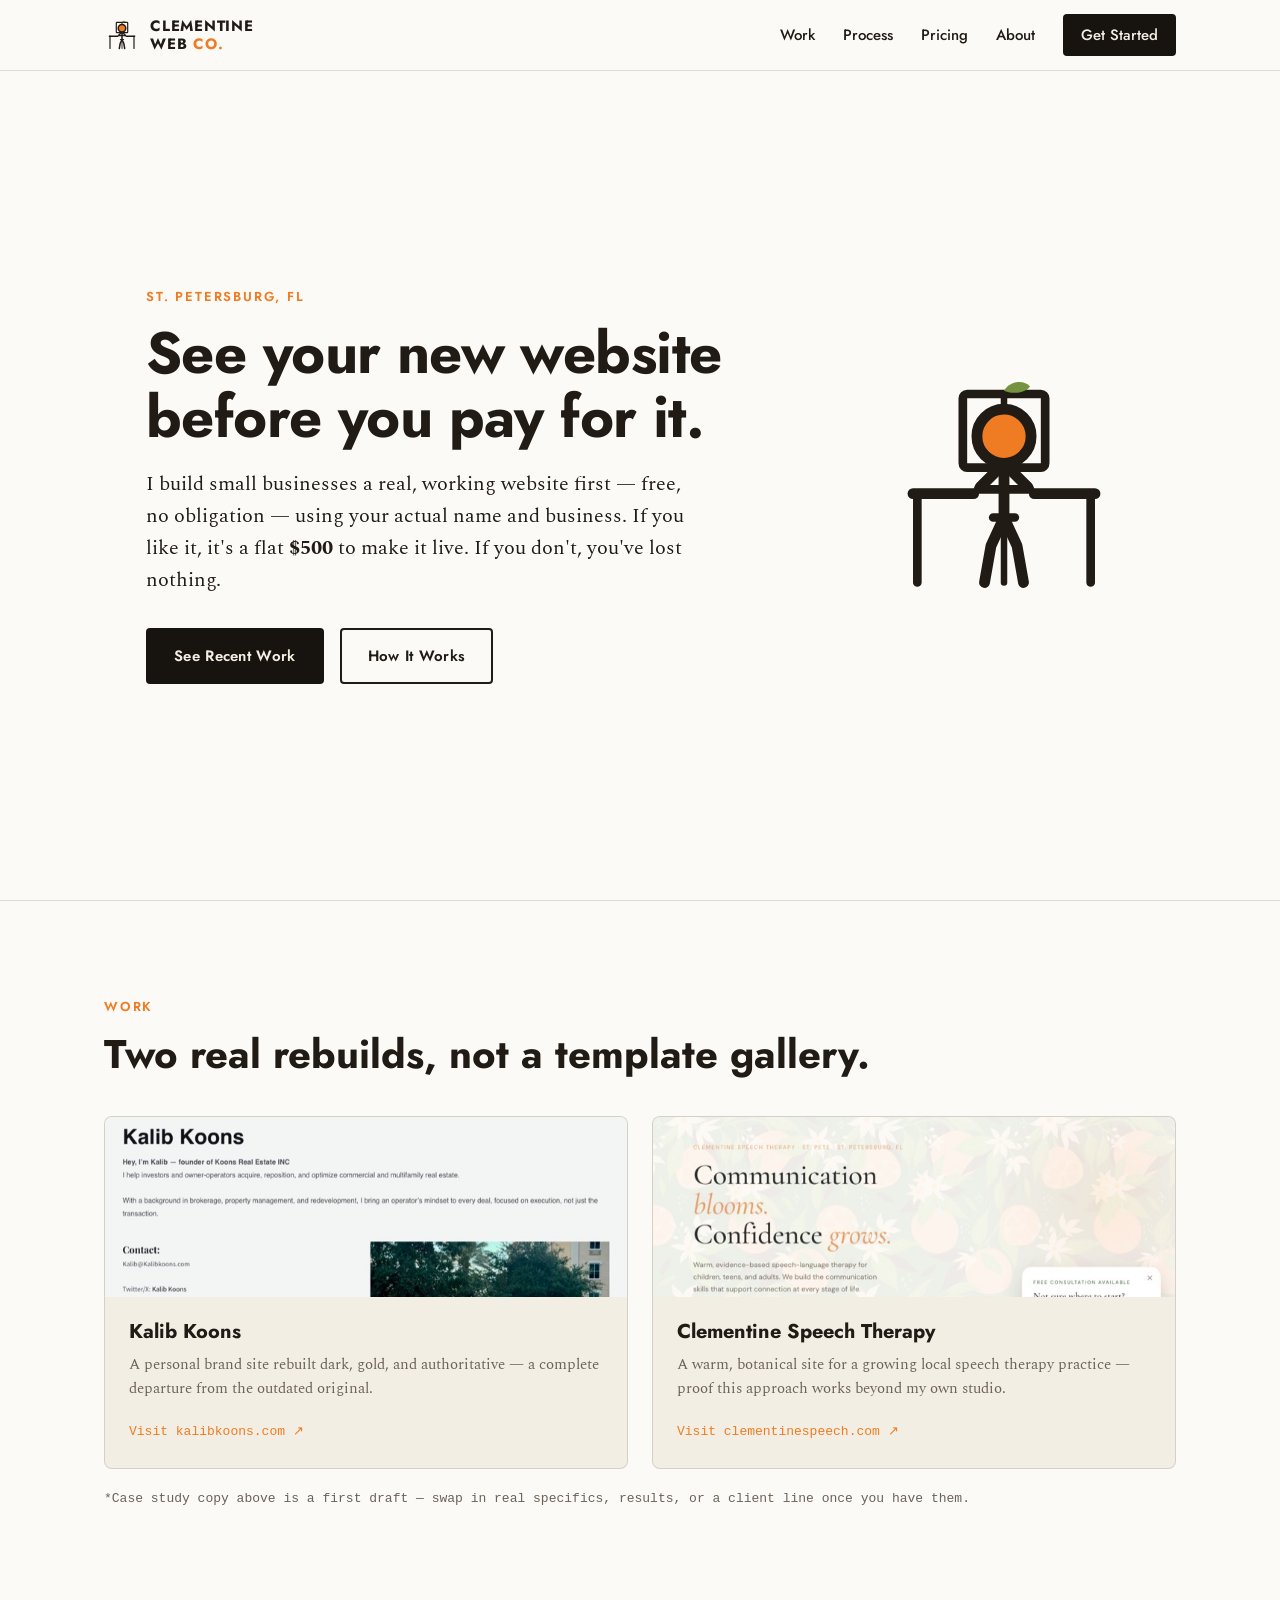
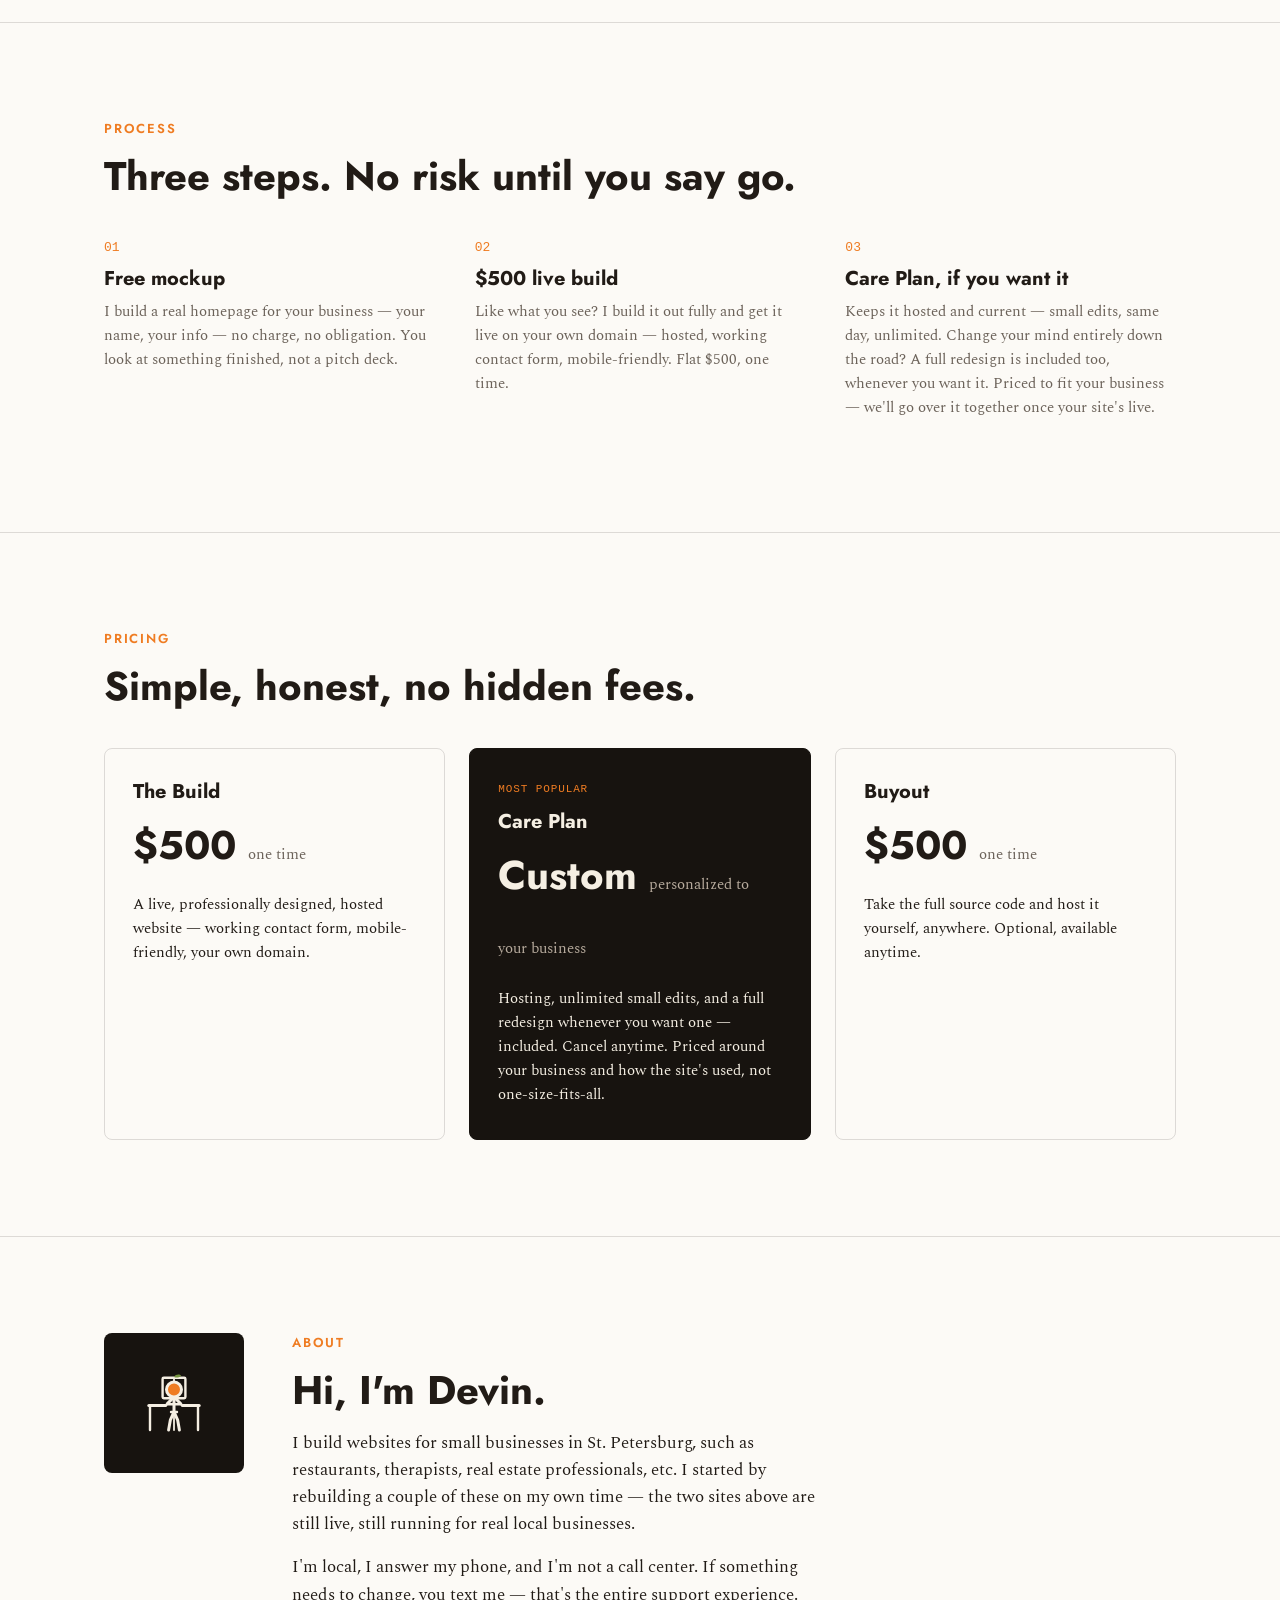
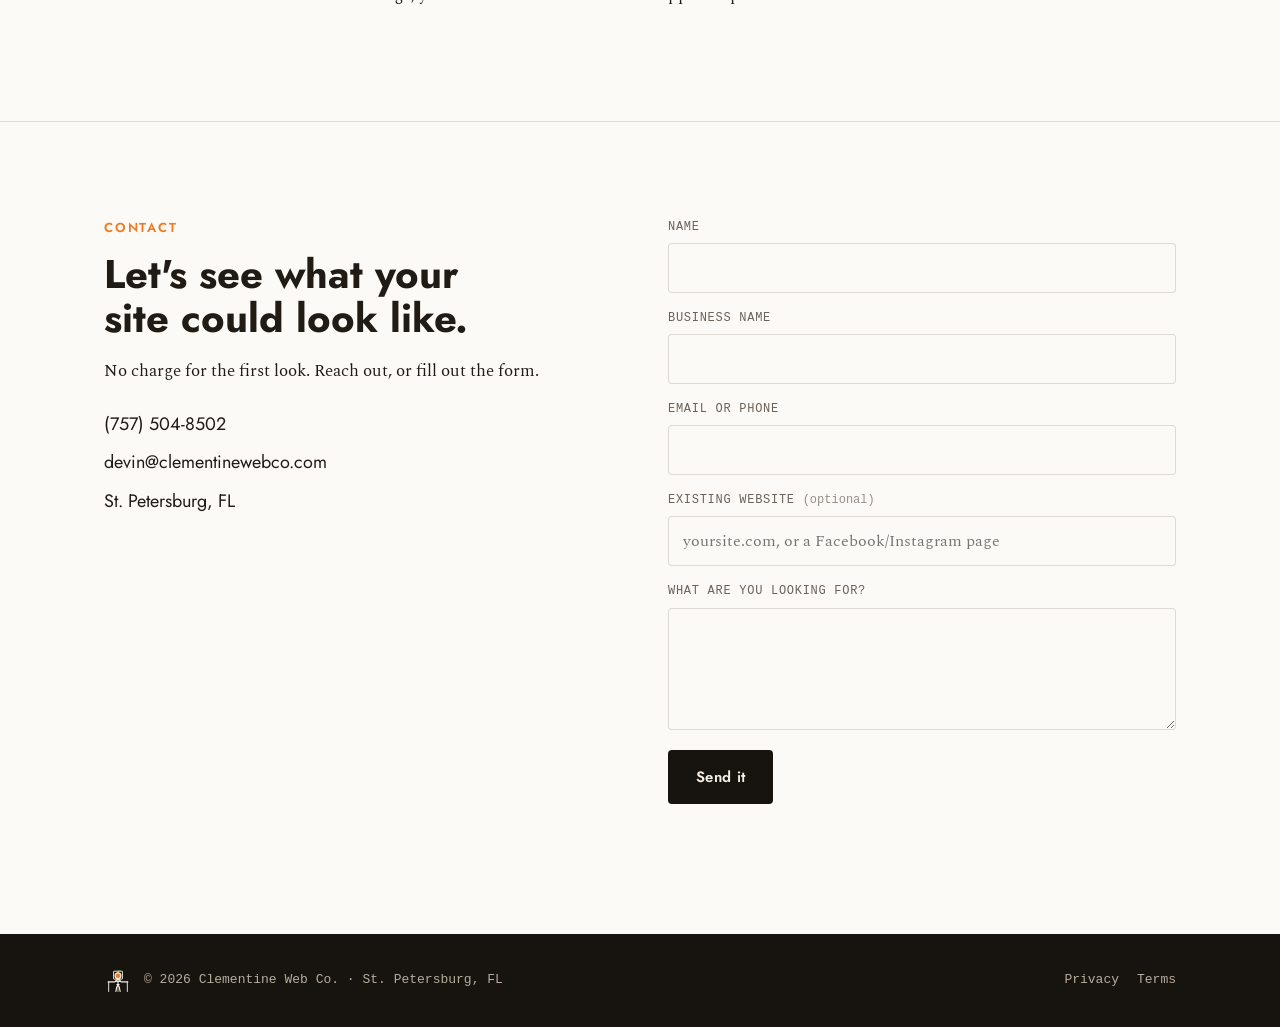
==== site/index.html @ 8bb74af2 "Add Pro Care Plan track, de-anchor public Care Plan pricing, contract updates - BUSINESS-PLAN.md: ad" ====
<!doctype html>
<html lang="en">
<head>
<meta charset="UTF-8">
<meta name="viewport" content="width=device-width, initial-scale=1">
<title>Clementine Web Co. — Websites for St. Petersburg Small Businesses</title>
<meta name="description" content="See your new website before you pay for it. Clementine Web Co. builds small businesses in St. Petersburg, FL a real, working website first — free — then a flat $500 to go live.">

<!-- Rich link previews (iMessage, Slack, social) -->
<meta property="og:type" content="website">
<meta property="og:url" content="https://clementinewebco.com/">
<meta property="og:title" content="Clementine Web Co. — Websites for St. Petersburg Small Businesses">
<meta property="og:description" content="See your new website before you pay for it — free, no obligation. Then a flat $500 to go live.">
<meta property="og:image" content="https://clementinewebco.com/images/og-share.png">
<meta property="og:image:width" content="1200">
<meta property="og:image:height" content="630">
<meta name="twitter:card" content="summary_large_image">
<meta name="twitter:title" content="Clementine Web Co. — Websites for St. Petersburg Small Businesses">
<meta name="twitter:description" content="See your new website before you pay for it — free, no obligation. Then a flat $500 to go live.">
<meta name="twitter:image" content="https://clementinewebco.com/images/og-share.png">

<link rel="icon" type="image/svg+xml" href="brand/clementine-mark-on-light.svg">
<link rel="icon" type="image/png" sizes="32x32" href="images/favicon-32.png">
<link rel="apple-touch-icon" href="images/apple-touch-icon.png">
<link rel="preconnect" href="https://fonts.googleapis.com">
<link rel="preconnect" href="https://fonts.gstatic.com" crossorigin>
<link href="https://fonts.googleapis.com/css2?family=Jost:wght@400;500;600;700&family=Spectral:ital,wght@0,400;0,500;0,600;1,400&display=swap" rel="stylesheet">
<link rel="stylesheet" href="styles.css">
</head>
<body>

<a class="skip-link" href="#main">Skip to content</a>

<header class="site-header">
  <div class="wrap header-inner">
    <a class="brand" href="#top" aria-label="Clementine Web Co. — home">
      <img src="brand/clementine-mark-on-light.svg" alt="" class="brand-mark" width="36" height="36">
      <span class="brand-word">Clementine<span class="brand-word-2">Web <em>Co.</em></span></span>
    </a>
    <button class="nav-toggle" id="navToggle" aria-expanded="false" aria-controls="primaryNav">
      <span></span><span></span><span></span>
      <span class="sr-only">Menu</span>
    </button>
    <nav class="primary-nav" id="primaryNav">
      <a href="#work">Work</a>
      <a href="#process">Process</a>
      <a href="#pricing">Pricing</a>
      <a href="#about">About</a>
      <a href="#contact" class="nav-cta">Get Started</a>
    </nav>
  </div>
</header>

<main id="main">

  <section class="hero" id="top">
    <div class="wrap hero-inner">
      <div class="hero-copy">
        <p class="eyebrow">St. Petersburg, FL</p>
        <h1 class="text-balance">See your new website before you pay for it.</h1>
        <p class="lede">I build small businesses a real, working website first — free, no obligation — using your actual name and business. If you like it, it's a flat <strong>$500</strong> to make it live. If you don't, you've lost nothing.</p>
        <div class="hero-actions">
          <a href="#work" class="btn btn-primary">See Recent Work</a>
          <a href="#process" class="btn btn-ghost">How It Works</a>
        </div>
      </div>
      <img class="hero-mark" src="brand/clementine-mark-on-light.svg" alt="" width="260" height="260">
    </div>
  </section>

  <section class="work" id="work">
    <div class="wrap">
      <p class="eyebrow">Work</p>
      <h2 class="text-balance">Two real rebuilds, not a template gallery.</h2>
      <div class="case-grid">
        <a class="case-card" href="https://kalibkoons.com" target="_blank" rel="noopener">
          <img class="case-card-top" src="images/kalibkoons-thumb.jpg" alt="Screenshot of the kalibkoons.com homepage" loading="lazy" width="700" height="292">
          <div class="case-card-body">
            <h3>Kalib Koons</h3>
            <p>A personal brand site rebuilt dark, gold, and authoritative — a complete departure from the outdated original.</p>
            <span class="case-link">Visit kalibkoons.com ↗</span>
          </div>
        </a>
        <a class="case-card" href="https://clementinespeech.com" target="_blank" rel="noopener">
          <img class="case-card-top" src="images/clementinespeech-thumb.jpg" alt="Screenshot of the clementinespeech.com homepage" loading="lazy" width="700" height="292">
          <div class="case-card-body">
            <h3>Clementine Speech Therapy</h3>
            <p>A warm, botanical site for a growing local speech therapy practice — proof this approach works beyond my own studio.</p>
            <span class="case-link">Visit clementinespeech.com ↗</span>
          </div>
        </a>
      </div>
      <p class="case-note">*Case study copy above is a first draft — swap in real specifics, results, or a client line once you have them.</p>
    </div>
  </section>

  <section class="process" id="process">
    <div class="wrap">
      <p class="eyebrow">Process</p>
      <h2 class="text-balance">Three steps. No risk until you say go.</h2>
      <ol class="process-list">
        <li>
          <span class="process-num">01</span>
          <h3>Free mockup</h3>
          <p>I build a real homepage for your business — your name, your info — no charge, no obligation. You look at something finished, not a pitch deck.</p>
        </li>
        <li>
          <span class="process-num">02</span>
          <h3>$500 live build</h3>
          <p>Like what you see? I build it out fully and get it live on your own domain — hosted, working contact form, mobile-friendly. Flat $500, one time.</p>
        </li>
        <li>
          <span class="process-num">03</span>
          <h3>Care Plan, if you want it</h3>
          <p>Keeps it hosted and current — small edits, same day, unlimited. Change your mind entirely down the road? A full redesign is included too, whenever you want it. Priced to fit your business — we'll go over it together once your site's live.</p>
        </li>
      </ol>
    </div>
  </section>

  <section class="pricing" id="pricing">
    <div class="wrap">
      <p class="eyebrow">Pricing</p>
      <h2 class="text-balance">Simple, honest, no hidden fees.</h2>
      <div class="price-grid">
        <div class="price-card">
          <h3>The Build</h3>
          <p class="price-num">$500 <span>one time</span></p>
          <p>A live, professionally designed, hosted website — working contact form, mobile-friendly, your own domain.</p>
        </div>
        <div class="price-card price-card-featured">
          <p class="price-badge">Most Popular</p>
          <h3>Care Plan</h3>
          <p class="price-num">Custom <span>personalized to your business</span></p>
          <p>Hosting, unlimited small edits, and a full redesign whenever you want one — included. Cancel anytime. Priced around your business and how the site's used, not one-size-fits-all.</p>
        </div>
        <div class="price-card">
          <h3>Buyout</h3>
          <p class="price-num">$500 <span>one time</span></p>
          <p>Take the full source code and host it yourself, anywhere. Optional, available anytime.</p>
        </div>
      </div>
    </div>
  </section>

  <section class="about" id="about">
    <div class="wrap about-inner">
      <div class="about-photo" role="img" aria-label="Portrait of Devin, founder of Clementine Web Co. — placeholder, add a real photo">
        <img src="brand/clementine-mark-on-dark.svg" alt="" width="72" height="72">
      </div>
      <div class="about-copy">
        <p class="eyebrow">About</p>
        <h2 class="text-balance">Hi, I'm Devin.</h2>
        <p>I build websites for small businesses in St. Petersburg, such as restaurants, therapists, real estate professionals, etc. I started by rebuilding a couple of these on my own time — the two sites above are still live, still running for real local businesses. <!-- DRAFT paragraph — replace with your real story: how you got started, your background before this, why St. Pete specifically --></p>
        <p>I'm local, I answer my phone, and I'm not a call center. If something needs to change, you text me — that's the entire support experience.</p>
      </div>
    </div>
  </section>

  <section class="contact" id="contact">
    <div class="wrap contact-inner">
      <div>
        <p class="eyebrow">Contact</p>
        <h2 class="text-balance">Let's see what your site could look like.</h2>
        <p>No charge for the first look. Reach out, or fill out the form.</p>
        <ul class="contact-list">
          <li><a href="tel:+17575048502">(757) 504-8502</a></li>
          <li><a href="mailto:devin@clementinewebco.com">devin@clementinewebco.com</a></li>
          <li>St. Petersburg, FL</li>
        </ul>
      </div>
      <form class="contact-form" id="contactForm" action="https://api.web3forms.com/submit" method="POST">
        <!-- Get a free access key at web3forms.com and paste it below before going live -->
        <input type="hidden" name="access_key" value="6d9ef402-cc7d-4136-9e6e-997a4b5ffb2f">
        <input type="hidden" name="subject" value="New inquiry from clementinewebco.com">
        <div class="form-row">
          <label for="name">Name</label>
          <input type="text" id="name" name="name" required autocomplete="name">
        </div>
        <div class="form-row">
          <label for="business">Business name</label>
          <input type="text" id="business" name="business" autocomplete="organization">
        </div>
        <div class="form-row">
          <label for="contactInfo">Email or phone</label>
          <input type="text" id="contactInfo" name="contact info" required autocomplete="email">
        </div>
        <div class="form-row">
          <label for="existingWebsite">Existing website <span class="optional">(optional)</span></label>
          <input type="text" id="existingWebsite" name="existing website" autocomplete="url" placeholder="yoursite.com, or a Facebook/Instagram page">
        </div>
        <div class="form-row">
          <label for="message">What are you looking for?</label>
          <textarea id="message" name="message" rows="4"></textarea>
        </div>
        <button type="submit" class="btn btn-primary form-submit">Send it</button>
        <p class="form-status" id="formStatus" role="status" aria-live="polite"></p>
      </form>
    </div>
  </section>

</main>

<footer class="site-footer">
  <div class="wrap footer-inner">
    <img src="brand/clementine-mark-on-dark.svg" alt="" width="28" height="28">
    <p>© <span id="year"></span> Clementine Web Co. · St. Petersburg, FL</p>
    <nav class="footer-nav">
      <a href="privacy.html">Privacy</a>
      <a href="terms.html">Terms</a>
    </nav>
  </div>
</footer>

<div class="site-popup" id="sitePopup" role="dialog" aria-label="Contact prompt">
  <button class="site-popup-close" id="sitePopupClose" aria-label="Close">&times;</button>
  <h3>Thinking about a new site?</h3>
  <p>Free mockup, no obligation — see it before you pay a cent.</p>
  <a href="#contact" class="btn btn-primary">Contact Me Today</a>
</div>

<script src="script.js"></script>
</body>
</html>
---- site/styles.css ----
/* Clementine Web Co. — main stylesheet */

:root {
  /* White background is the fixed default — doesn't follow system dark mode. */
  --ink: #211B16;
  --paper: #FCFAF6;
  --paper-2: #F3EEE4;
  --rule: rgba(33, 27, 22, 0.14);
  --muted: #6B6259;
  --citrus: #EF7C22;
  --leaf: #74923F;
  --black: #17130F;
  --cream: #F5EFE3;

  --font-display: "Jost", Futura, "Century Gothic", "Avenir Next", "Segoe UI", sans-serif;
  --font-body: "Spectral", "Iowan Old Style", "Palatino Linotype", Georgia, serif;
  --font-mono: ui-monospace, "SF Mono", Menlo, monospace;

  --max: 1120px;
}

/* Dark stays available only via an explicit toggle (data-theme="dark"), not automatically. */
:root[data-theme="dark"] {
  --ink: #F2EAE0;
  --paper: #17130F;
  --paper-2: #1F1912;
  --rule: rgba(242, 234, 224, 0.16);
  --muted: #B8AC9E;
}

* { box-sizing: border-box; }
html { scroll-behavior: smooth; }
html, body { margin: 0; padding: 0; }
html { overflow-x: hidden; } /* safety net: prevents any future overflow from producing a horizontal scrollbar/cut-off content */
body {
  background: var(--paper);
  color: var(--ink);
  font-family: var(--font-body);
  font-size: 17px;
  line-height: 1.6;
  -webkit-font-smoothing: antialiased;
}
@media (prefers-reduced-motion: reduce) {
  html { scroll-behavior: auto; }
  * { animation: none !important; transition: none !important; }
}

img { max-width: 100%; display: block; }

.sr-only {
  position: absolute;
  width: 1px; height: 1px;
  overflow: hidden;
  clip: rect(0 0 0 0);
  white-space: nowrap;
}

.skip-link {
  position: absolute;
  left: -9999px;
  top: 0;
  background: var(--citrus);
  color: var(--black);
  padding: 12px 20px;
  z-index: 100;
  font-family: var(--font-display);
  font-weight: 600;
}
.skip-link:focus {
  left: 12px;
  top: 12px;
}

a { color: inherit; }
:focus-visible {
  outline: 3px solid var(--citrus);
  outline-offset: 2px;
}

.wrap {
  max-width: var(--max);
  margin: 0 auto;
  padding: 0 24px;
}

.text-balance { text-wrap: balance; }

h1, h2, h3 {
  font-family: var(--font-display);
  font-weight: 700;
  margin: 0 0 18px;
  line-height: 1.1;
}
h1 { font-size: clamp(34px, 5.6vw, 58px); letter-spacing: -0.01em; }
h2 { font-size: clamp(28px, 4vw, 40px); }
h3 { font-size: 20px; margin-bottom: 10px; }

p { margin: 0 0 16px; }

.eyebrow {
  font-family: var(--font-display);
  font-weight: 600;
  font-size: 13px;
  letter-spacing: 0.14em;
  text-transform: uppercase;
  color: var(--citrus);
  margin: 0 0 14px;
}

.lede {
  font-size: 20px;
  max-width: min(56ch, 100%);
  color: var(--ink);
}

section { padding: 96px 0; }
section + section { border-top: 1px solid var(--rule); }

/* ---- Buttons ---- */
.btn {
  display: inline-flex;
  align-items: center;
  gap: 8px;
  font-family: var(--font-display);
  font-weight: 600;
  font-size: 15px;
  letter-spacing: 0.02em;
  padding: 14px 26px;
  border-radius: 4px;
  text-decoration: none;
  border: 2px solid transparent;
  cursor: pointer;
}
.btn-primary {
  background: var(--black);
  color: var(--cream);
}
.btn-primary:hover { background: var(--citrus); color: var(--black); }
.btn-ghost {
  border-color: var(--ink);
  color: var(--ink);
  background: transparent;
}
.btn-ghost:hover { border-color: var(--citrus); color: var(--citrus); }

/* ---- Header ---- */
.site-header {
  position: sticky;
  top: 0;
  z-index: 50;
  background: color-mix(in srgb, var(--paper) 92%, transparent);
  backdrop-filter: blur(8px);
  border-bottom: 1px solid var(--rule);
}
.header-inner {
  display: flex;
  align-items: center;
  justify-content: space-between;
  padding-top: 14px;
  padding-bottom: 14px;
}
.brand {
  display: flex;
  align-items: center;
  gap: 10px;
  text-decoration: none;
  color: var(--ink);
}
.brand-mark { flex-shrink: 0; }
.brand-word {
  font-family: var(--font-display);
  font-weight: 700;
  text-transform: uppercase;
  letter-spacing: 0.05em;
  font-size: 15px;
  line-height: 1.2;
  display: flex;
  flex-direction: column;
}
.brand-word-2 em { color: var(--citrus); font-style: normal; }

.primary-nav {
  display: flex;
  align-items: center;
  gap: 28px;
  font-family: var(--font-display);
  font-weight: 500;
  font-size: 15px;
}
.primary-nav a { text-decoration: none; color: var(--ink); }
.primary-nav a:hover { color: var(--citrus); }
.nav-cta {
  background: var(--black);
  color: var(--cream) !important;
  padding: 9px 18px;
  border-radius: 4px;
}
.nav-cta:hover { background: var(--citrus); color: var(--black) !important; }

.nav-toggle {
  display: none;
  flex-direction: column;
  gap: 5px;
  background: none;
  border: none;
  padding: 8px;
  cursor: pointer;
}
.nav-toggle span {
  width: 22px;
  height: 2px;
  background: var(--ink);
  display: block;
}

@media (max-width: 760px) {
  .nav-toggle { display: flex; }
  .primary-nav {
    display: none;
    position: absolute;
    top: 100%;
    left: 0;
    right: 0;
    background: var(--paper);
    border-bottom: 1px solid var(--rule);
    flex-direction: column;
    align-items: flex-start;
    gap: 0;
    padding: 8px 24px 20px;
  }
  .primary-nav a { padding: 12px 0; width: 100%; }
  .primary-nav.open { display: flex; }
  /* Higher specificity than ".primary-nav a" on purpose — otherwise its
     padding:12px 0 wins and strips the button's horizontal padding,
     leaving the label jammed against the edge of the black box. */
  .primary-nav a.nav-cta {
    margin-top: 8px;
    padding: 14px 18px;
    text-align: center;
    box-sizing: border-box;
  }
}

/* ---- Hero ---- */
/* Fills the viewport on load regardless of screen size, so no part of the
   next section is visible until the user actually scrolls. --header-h is
   measured and set by script.js; the 72px fallback covers no-JS/pre-JS. */
.hero {
  min-height: calc(100svh - var(--header-h, 72px));
  padding-top: 88px;
  padding-bottom: 88px;
  border-top: none;
  display: flex;
  align-items: center;
  box-sizing: border-box;
}
.hero-inner {
  display: flex;
  align-items: center;
  justify-content: space-between;
  gap: 48px;
}
.hero-copy { max-width: 680px; }
.hero-mark {
  flex-shrink: 0;
  width: 260px;
  height: 260px;
}
@media (max-width: 900px) {
  .hero-inner { flex-direction: column; }
  .hero-mark { width: 160px; height: 160px; margin: 0 auto 8px; order: -1; }
}
@media (max-width: 480px) {
  .hero-mark { width: 120px; height: 120px; }
}
.hero-actions {
  display: flex;
  gap: 16px;
  flex-wrap: wrap;
  margin-top: 32px;
}

/* ---- Work ---- */
.case-grid {
  display: grid;
  grid-template-columns: repeat(auto-fit, minmax(280px, 1fr));
  gap: 24px;
  margin-top: 40px;
}
.case-card {
  display: block;
  text-decoration: none;
  color: var(--ink);
  border: 1px solid var(--rule);
  border-radius: 8px;
  overflow: hidden;
  background: var(--paper-2);
  transition: transform 0.15s ease;
}
.case-card:hover { transform: translateY(-3px); }
.case-card-top {
  display: block;
  width: 100%;
  height: 180px;
  object-fit: cover;
  object-position: top center;
  background: var(--paper-2); /* shows while the screenshot loads */
}
.case-card-body { padding: 24px; }
.case-card-body p { color: var(--muted); font-size: 15px; }
.case-link {
  font-family: var(--font-mono);
  font-size: 13px;
  color: var(--citrus);
}
.case-note {
  margin-top: 20px;
  font-size: 13px;
  color: var(--muted);
  font-family: var(--font-mono);
}

/* ---- Process ---- */
.process-list {
  list-style: none;
  margin: 40px 0 0;
  padding: 0;
  display: grid;
  grid-template-columns: repeat(auto-fit, minmax(220px, 1fr));
  gap: 40px;
}
.process-num {
  font-family: var(--font-mono);
  font-size: 13px;
  color: var(--citrus);
  display: block;
  margin-bottom: 10px;
}
.process-list p { color: var(--muted); font-size: 15px; }

/* ---- Pricing ---- */
.price-grid {
  display: grid;
  grid-template-columns: repeat(auto-fit, minmax(240px, 1fr));
  gap: 24px;
  margin-top: 40px;
}
.price-card {
  border: 1px solid var(--rule);
  border-radius: 8px;
  padding: 32px 28px;
  position: relative;
}
.price-card-featured {
  background: var(--black);
  color: var(--cream);
  border-color: var(--black);
}
.price-card-featured p:not(.price-badge) { color: var(--cream); }
.price-card-featured .price-num span { color: #B8AC9E; }
.price-badge {
  font-family: var(--font-mono);
  font-size: 11px;
  text-transform: uppercase;
  letter-spacing: 0.08em;
  color: var(--citrus);
  margin: 0 0 12px;
}
.price-num {
  font-family: var(--font-display);
  font-weight: 700;
  font-size: 40px;
  margin: 4px 0 16px;
}
.price-num span {
  font-family: var(--font-body);
  font-weight: 400;
  font-size: 15px;
  color: var(--muted);
}
.price-card p:last-child { font-size: 15px; margin-bottom: 0; }

/* ---- About ---- */
.about-inner {
  display: flex;
  gap: 48px;
  align-items: flex-start;
  flex-wrap: wrap;
}
.about-photo {
  width: 140px;
  height: 140px;
  border-radius: 8px;
  background: var(--black);
  display: flex;
  align-items: center;
  justify-content: center;
  flex-shrink: 0;
}
.about-copy { flex: 1; min-width: 280px; max-width: min(60ch, 100%); }

/* ---- Contact ---- */
.contact-inner {
  display: grid;
  grid-template-columns: 1fr 1fr;
  gap: 56px;
}
@media (max-width: 760px) {
  .contact-inner { grid-template-columns: 1fr; }
}
.contact-list {
  list-style: none;
  margin: 24px 0 0;
  padding: 0;
  font-family: var(--font-display);
  font-size: 18px;
}
.contact-list li { margin-bottom: 10px; }
.contact-list a { text-decoration: none; }
.contact-list a:hover { color: var(--citrus); }

.contact-form { display: flex; flex-direction: column; gap: 16px; }
.form-row { display: flex; flex-direction: column; gap: 6px; }
.form-row label {
  font-family: var(--font-mono);
  font-size: 12px;
  text-transform: uppercase;
  letter-spacing: 0.06em;
  color: var(--muted);
}
.form-row label .optional {
  text-transform: none;
  letter-spacing: normal;
  opacity: 0.7;
}
.form-row input, .form-row textarea {
  font-family: var(--font-body);
  font-size: 16px;
  padding: 12px 14px;
  border: 1px solid var(--rule);
  border-radius: 4px;
  background: var(--paper);
  color: var(--ink);
}
.form-row input:focus, .form-row textarea:focus {
  border-color: var(--citrus);
}
.form-submit { align-self: flex-start; margin-top: 4px; }
.form-status {
  font-family: var(--font-mono);
  font-size: 13px;
  min-height: 18px;
  margin: 0;
}
.form-status[data-state="success"] { color: var(--leaf); }
.form-status[data-state="error"] { color: var(--citrus); }
.form-status[data-state="error"] a { color: inherit; text-decoration: underline; }

/* ---- Footer ---- */
.site-footer {
  border-top: 1px solid var(--rule);
  background: var(--black);
  color: var(--cream);
}
.footer-inner {
  display: flex;
  align-items: center;
  flex-wrap: wrap;
  gap: 12px;
  padding: 32px 24px;
  font-family: var(--font-mono);
  font-size: 13px;
  color: #B8AC9E;
}
.footer-inner p { margin: 0; flex: 1; }
.footer-nav { display: flex; gap: 18px; }
.footer-nav a { color: #B8AC9E; text-decoration: none; }
.footer-nav a:hover { color: var(--citrus); }

/* ---- Legal pages (privacy.html, terms.html) ---- */
.legal-page {
  max-width: 720px;
  padding: 64px 0 96px;
}
.legal-updated {
  font-family: var(--font-mono);
  font-size: 13px;
  color: var(--muted);
}
.legal-page h2 {
  font-size: 22px;
  margin-top: 40px;
}
.legal-page ul {
  padding-left: 20px;
  margin: 0 0 16px;
}
.legal-page li { margin-bottom: 8px; }
.legal-contact {
  list-style: none;
  padding: 0;
  font-family: var(--font-display);
}

/* ---- Scroll reveal ---- */
/* .reveal is added by script.js only (progressive enhancement) — content is
   fully visible by default if JS never runs. */
.reveal {
  opacity: 0;
  transform: translateY(48px) scale(0.98);
  transition: opacity 0.8s cubic-bezier(0.16, 1, 0.3, 1), transform 0.8s cubic-bezier(0.16, 1, 0.3, 1);
}
.reveal.is-visible {
  opacity: 1;
  transform: translateY(0) scale(1);
}

/* ---- Contact popup ---- */
.site-popup {
  position: fixed;
  right: 20px;
  bottom: 20px;
  width: 280px;
  background: var(--paper);
  border: 1px solid var(--rule);
  border-radius: 10px;
  box-shadow: 0 14px 36px rgba(23, 19, 15, 0.2);
  padding: 20px 20px 18px;
  z-index: 200;
  opacity: 0;
  transform: translateY(16px);
  pointer-events: none;
  transition: opacity 0.4s ease, transform 0.4s ease;
}
.site-popup.is-visible {
  opacity: 1;
  transform: translateY(0);
  pointer-events: auto;
}
.site-popup-close {
  position: absolute;
  top: 6px;
  right: 8px;
  background: none;
  border: none;
  font-size: 20px;
  line-height: 1;
  color: var(--muted);
  cursor: pointer;
  padding: 6px;
}
.site-popup-close:hover { color: var(--citrus); }
.site-popup h3 {
  font-family: var(--font-display);
  font-size: 16px;
  margin: 0 0 6px;
  padding-right: 16px;
}
.site-popup p {
  font-size: 13.5px;
  color: var(--muted);
  margin: 0 0 14px;
}
.site-popup .btn {
  width: 100%;
  justify-content: center;
  padding: 10px 16px;
  font-size: 14px;
}
@media (max-width: 480px) {
  .site-popup { left: 16px; right: 16px; width: auto; bottom: 16px; }
}
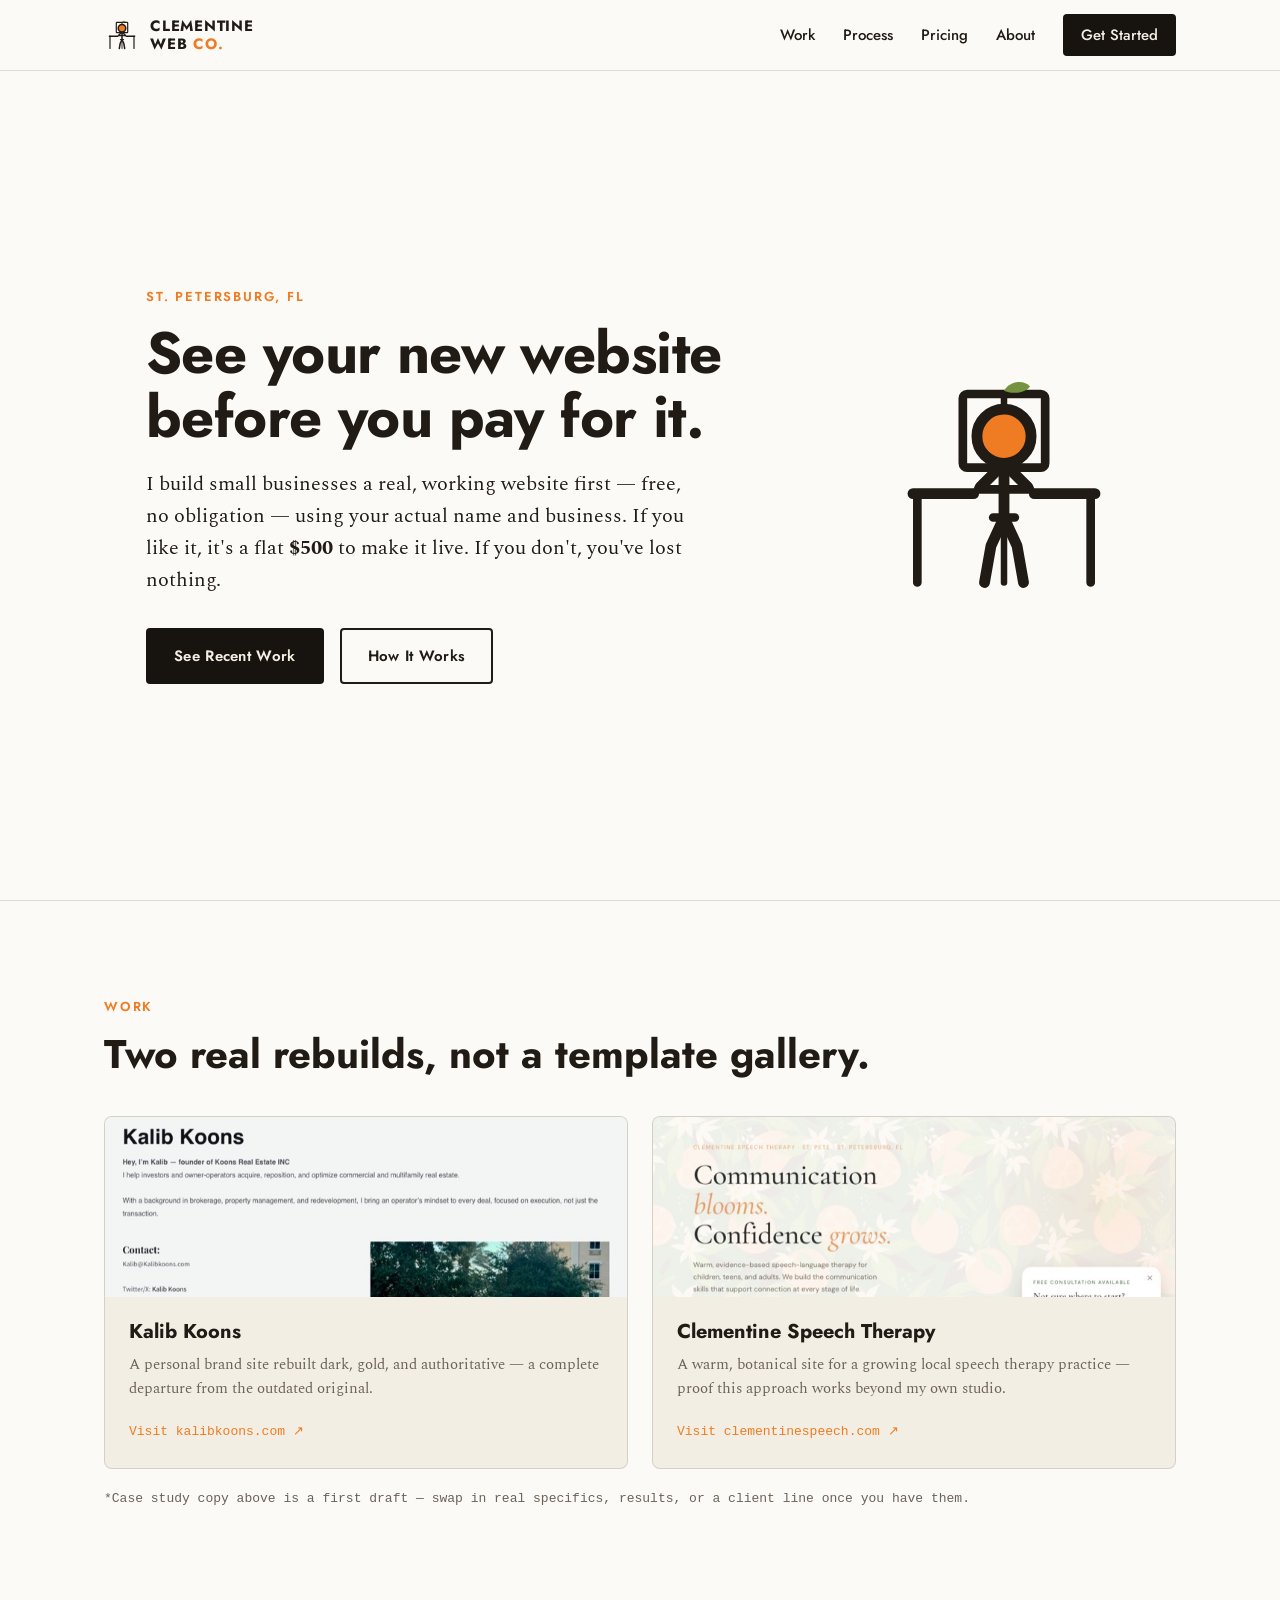
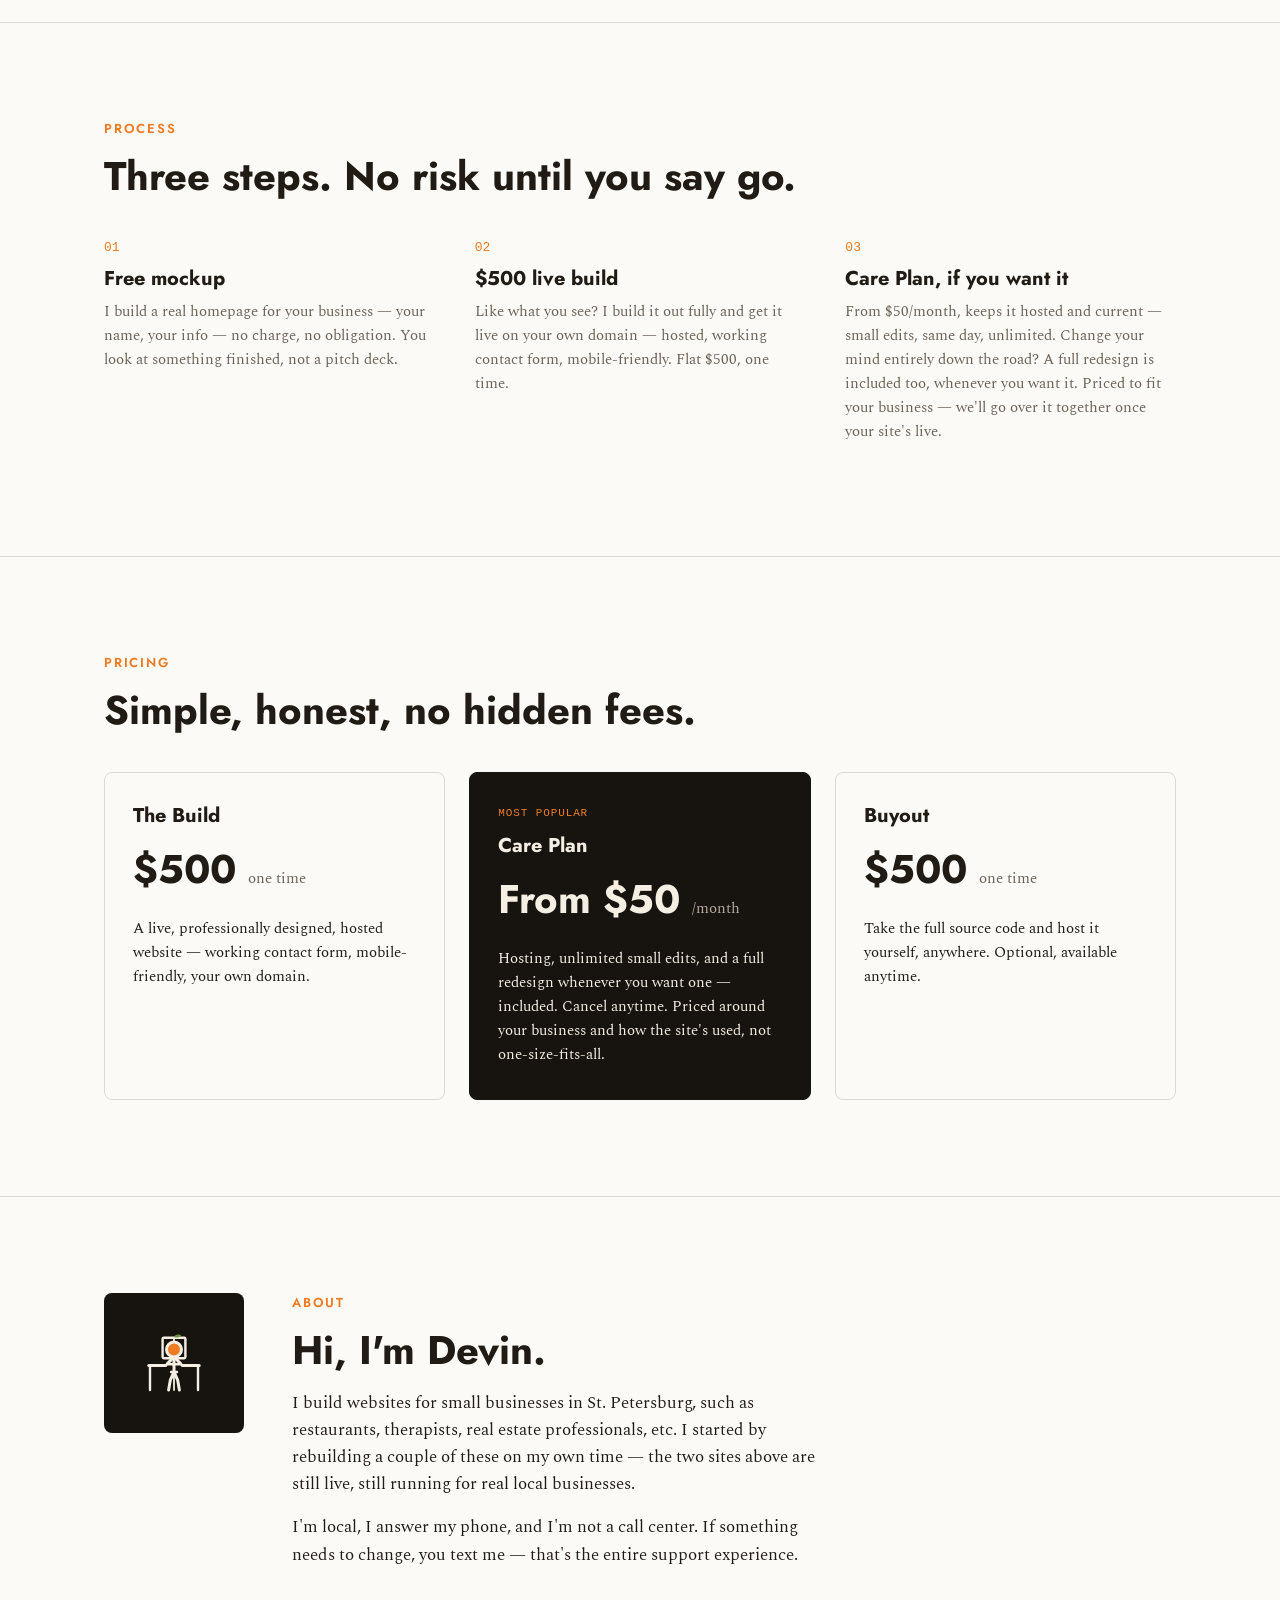
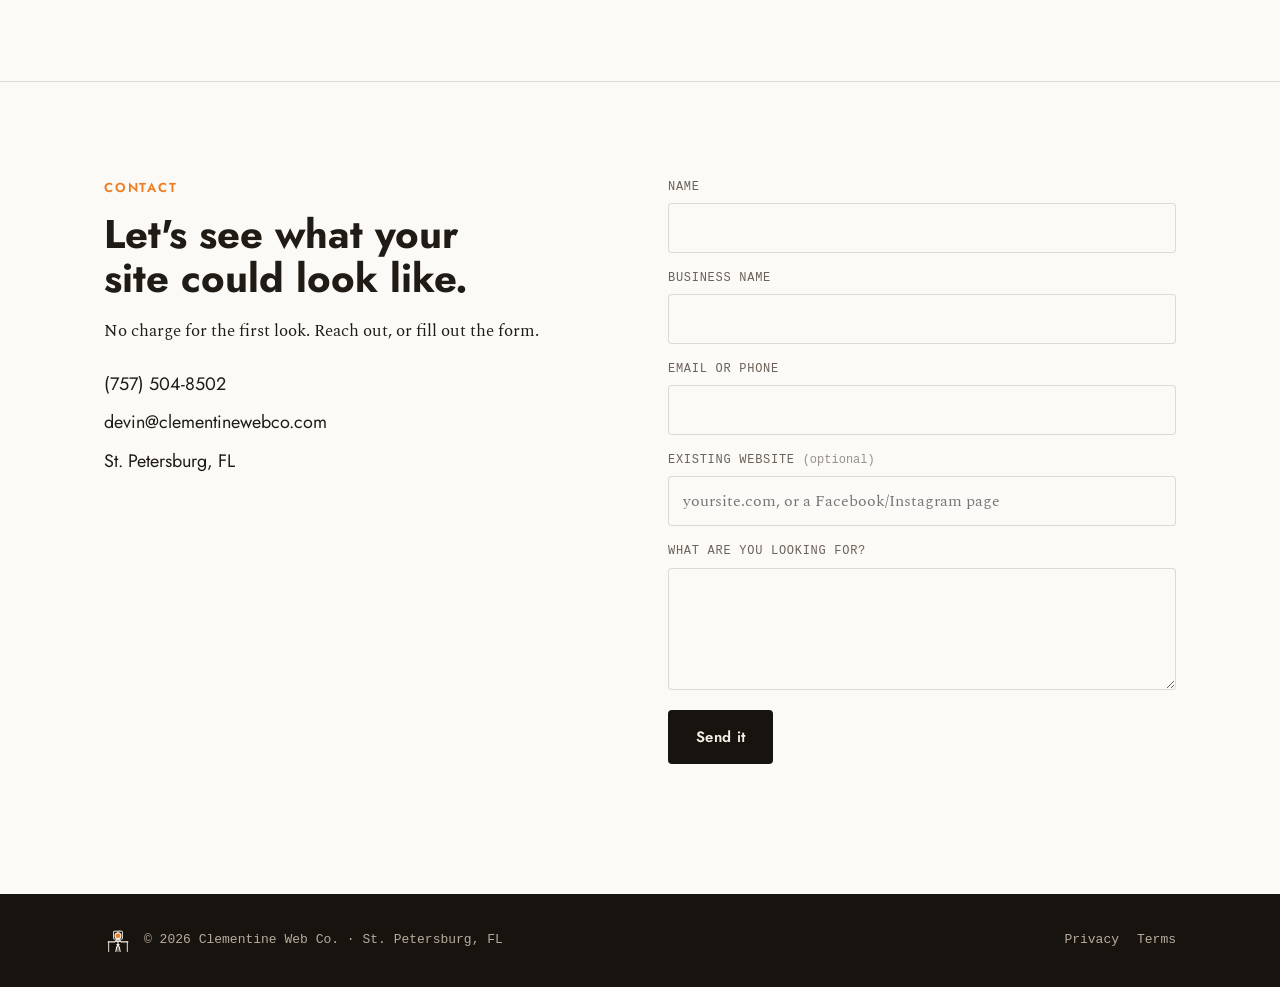
==== commit 90657e71: "Fix Care Plan pricing card wrapping bug, restore "From $50/month" - Care Plan price now reads "From " ====
--- a/site/index.html
+++ b/site/index.html
@@ -112,7 +112,7 @@
         <li>
           <span class="process-num">03</span>
           <h3>Care Plan, if you want it</h3>
-          <p>Keeps it hosted and current — small edits, same day, unlimited. Change your mind entirely down the road? A full redesign is included too, whenever you want it. Priced to fit your business — we'll go over it together once your site's live.</p>
+          <p>From $50/month, keeps it hosted and current — small edits, same day, unlimited. Change your mind entirely down the road? A full redesign is included too, whenever you want it. Priced to fit your business — we'll go over it together once your site's live.</p>
         </li>
       </ol>
     </div>
@@ -131,7 +131,7 @@
         <div class="price-card price-card-featured">
           <p class="price-badge">Most Popular</p>
           <h3>Care Plan</h3>
-          <p class="price-num">Custom <span>personalized to your business</span></p>
+          <p class="price-num">From $50 <span>/month</span></p>
           <p>Hosting, unlimited small edits, and a full redesign whenever you want one — included. Cancel anytime. Priced around your business and how the site's used, not one-size-fits-all.</p>
         </div>
         <div class="price-card">
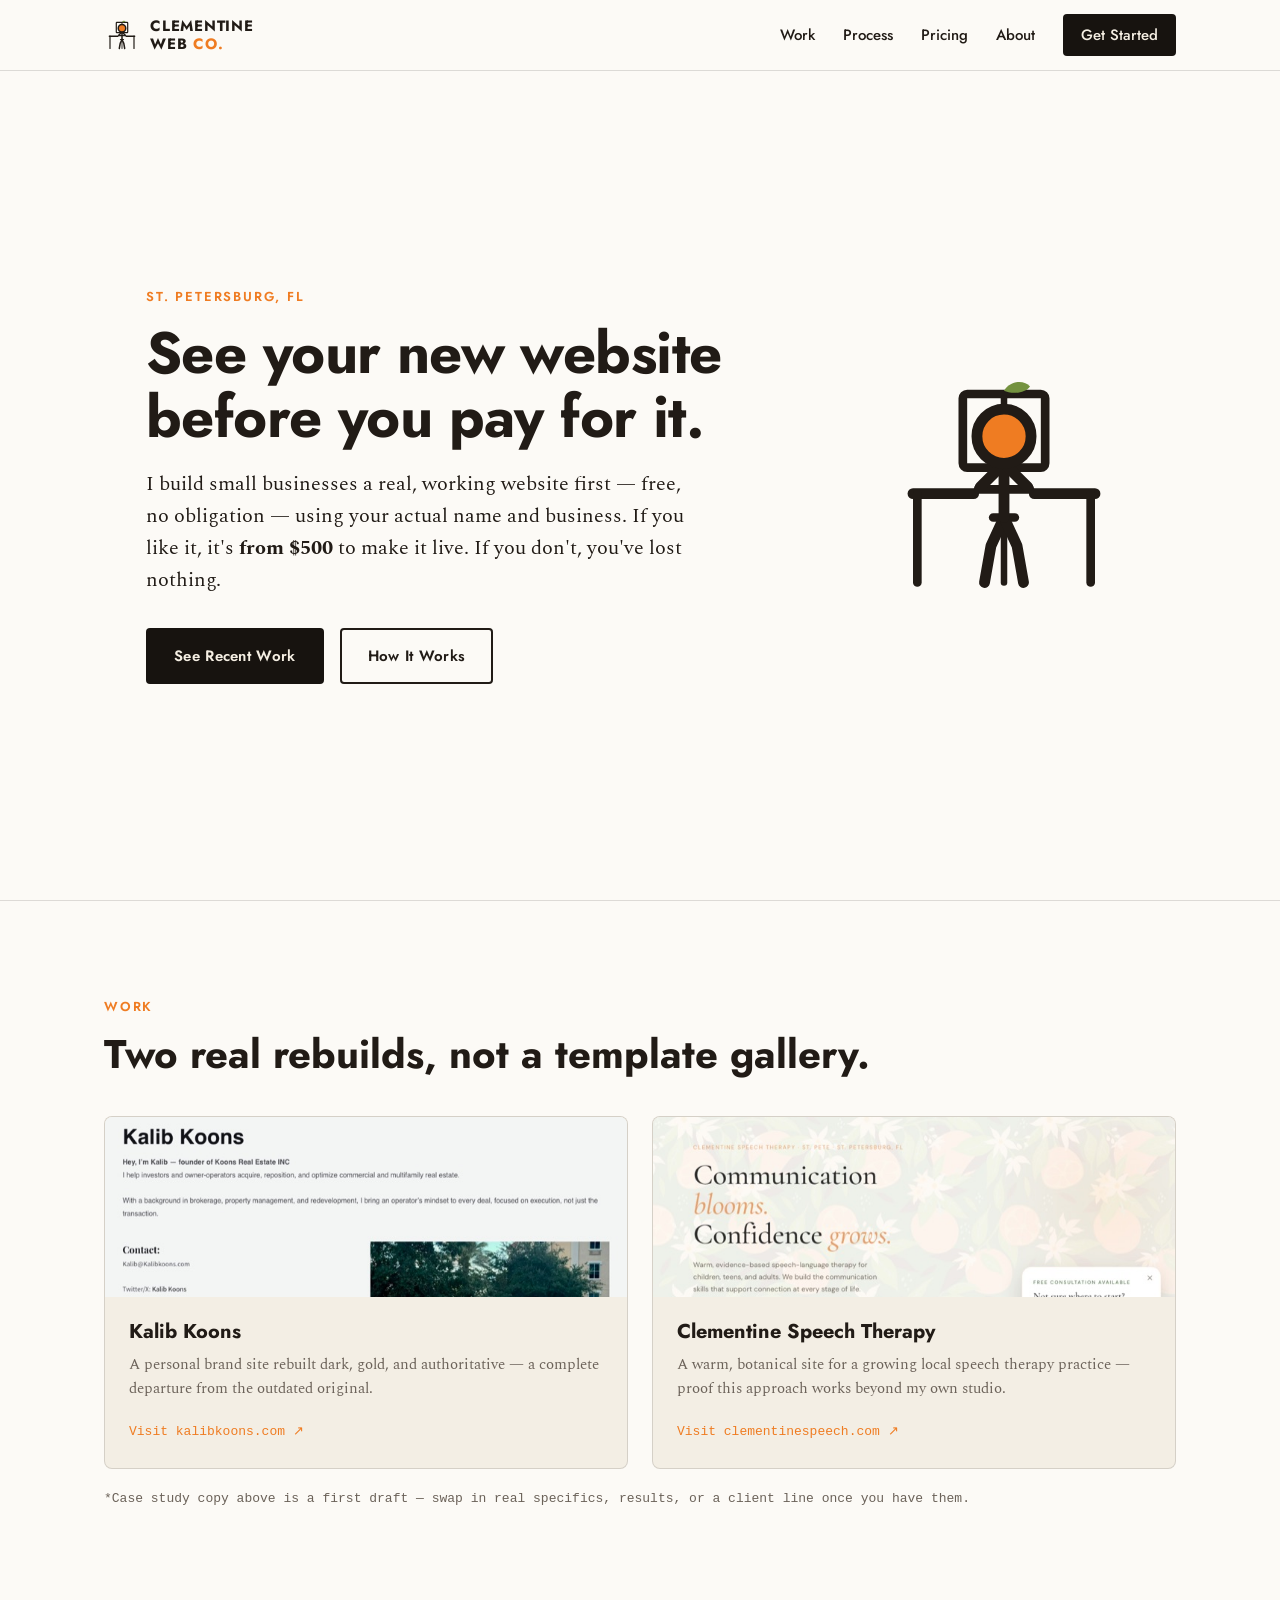
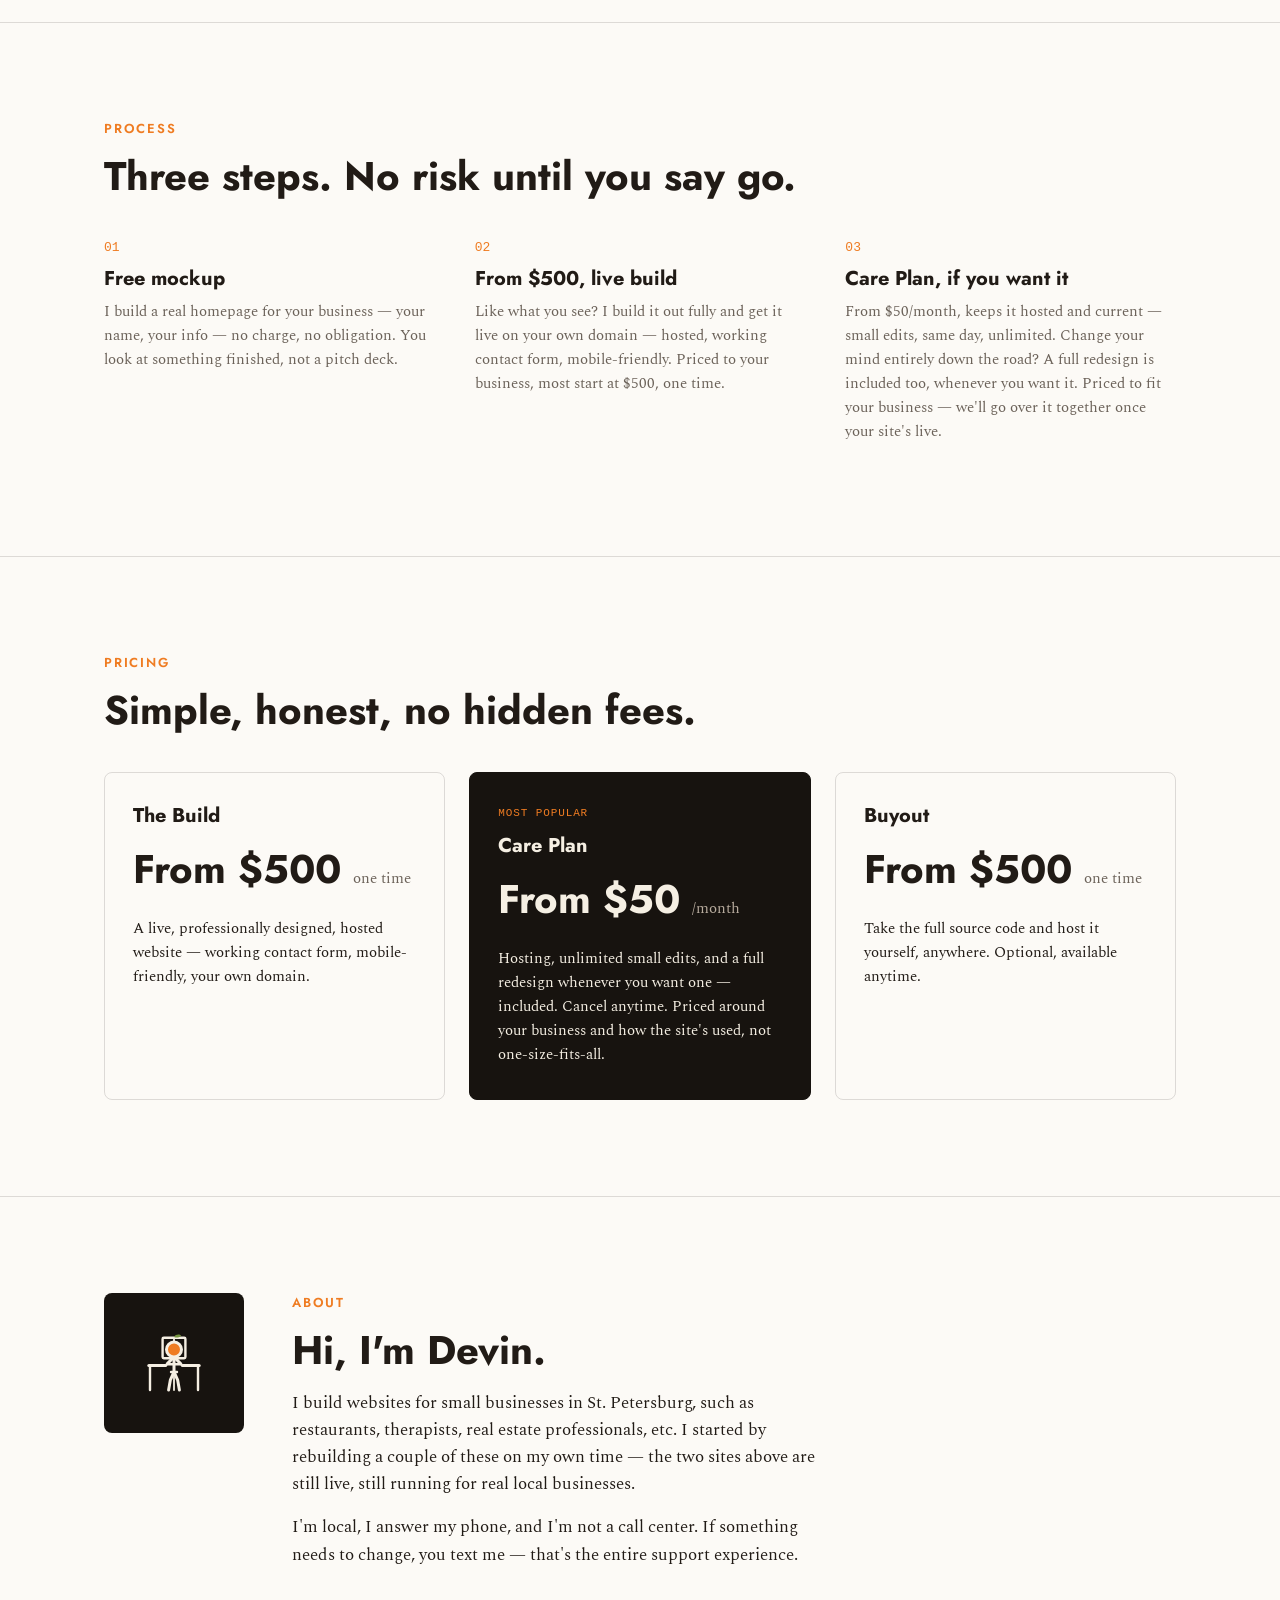
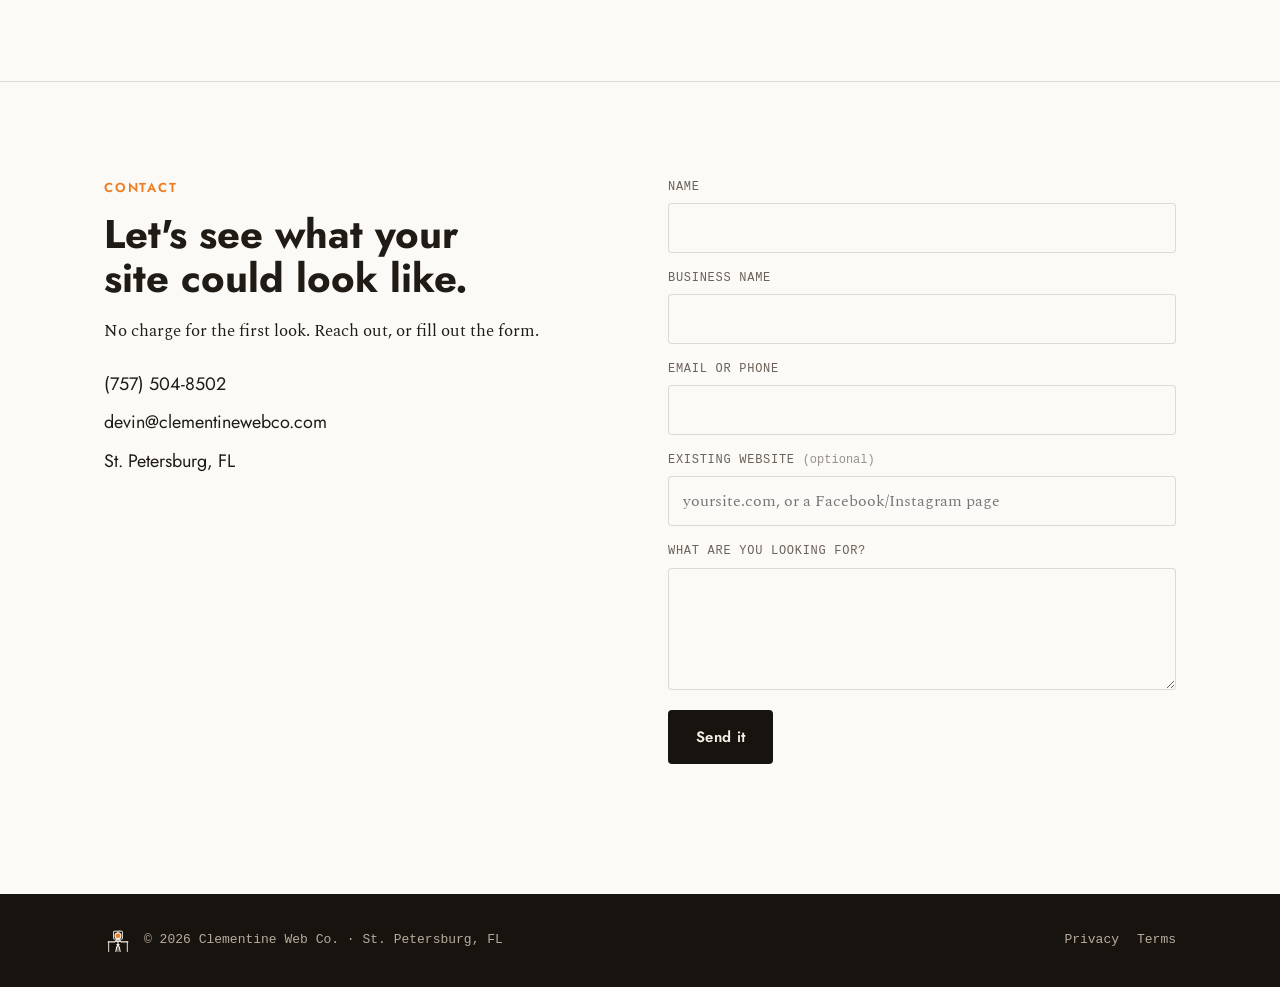
==== commit b616bec6: "De-anchor $500 build/buyout pricing, fix OG image line break - index.html, terms.html: "$500" build " ====
--- a/site/index.html
+++ b/site/index.html
@@ -4,20 +4,20 @@
 <meta charset="UTF-8">
 <meta name="viewport" content="width=device-width, initial-scale=1">
 <title>Clementine Web Co. — Websites for St. Petersburg Small Businesses</title>
-<meta name="description" content="See your new website before you pay for it. Clementine Web Co. builds small businesses in St. Petersburg, FL a real, working website first — free — then a flat $500 to go live.">
+<meta name="description" content="See your new website before you pay for it. Clementine Web Co. builds small businesses in St. Petersburg, FL a real, working website first — free — then from $500 to go live.">
 
 <!-- Rich link previews (iMessage, Slack, social) -->
 <meta property="og:type" content="website">
 <meta property="og:url" content="https://clementinewebco.com/">
 <meta property="og:title" content="Clementine Web Co. — Websites for St. Petersburg Small Businesses">
-<meta property="og:description" content="See your new website before you pay for it — free, no obligation. Then a flat $500 to go live.">
-<meta property="og:image" content="https://clementinewebco.com/images/og-share.png">
+<meta property="og:description" content="See your new website before you pay for it — free, no obligation. Then from $500 to go live.">
+<meta property="og:image" content="https://clementinewebco.com/images/og-share-v2.png">
 <meta property="og:image:width" content="1200">
 <meta property="og:image:height" content="630">
 <meta name="twitter:card" content="summary_large_image">
 <meta name="twitter:title" content="Clementine Web Co. — Websites for St. Petersburg Small Businesses">
-<meta name="twitter:description" content="See your new website before you pay for it — free, no obligation. Then a flat $500 to go live.">
-<meta name="twitter:image" content="https://clementinewebco.com/images/og-share.png">
+<meta name="twitter:description" content="See your new website before you pay for it — free, no obligation. Then from $500 to go live.">
+<meta name="twitter:image" content="https://clementinewebco.com/images/og-share-v2.png">
 
 <link rel="icon" type="image/svg+xml" href="brand/clementine-mark-on-light.svg">
 <link rel="icon" type="image/png" sizes="32x32" href="images/favicon-32.png">
@@ -58,7 +58,7 @@
       <div class="hero-copy">
         <p class="eyebrow">St. Petersburg, FL</p>
         <h1 class="text-balance">See your new website before you pay for it.</h1>
-        <p class="lede">I build small businesses a real, working website first — free, no obligation — using your actual name and business. If you like it, it's a flat <strong>$500</strong> to make it live. If you don't, you've lost nothing.</p>
+        <p class="lede">I build small businesses a real, working website first — free, no obligation — using your actual name and business. If you like it, it's <strong>from $500</strong> to make it live. If you don't, you've lost nothing.</p>
         <div class="hero-actions">
           <a href="#work" class="btn btn-primary">See Recent Work</a>
           <a href="#process" class="btn btn-ghost">How It Works</a>
@@ -106,8 +106,8 @@
         </li>
         <li>
           <span class="process-num">02</span>
-          <h3>$500 live build</h3>
-          <p>Like what you see? I build it out fully and get it live on your own domain — hosted, working contact form, mobile-friendly. Flat $500, one time.</p>
+          <h3>From $500, live build</h3>
+          <p>Like what you see? I build it out fully and get it live on your own domain — hosted, working contact form, mobile-friendly. Priced to your business, most start at $500, one time.</p>
         </li>
         <li>
           <span class="process-num">03</span>
@@ -125,7 +125,7 @@
       <div class="price-grid">
         <div class="price-card">
           <h3>The Build</h3>
-          <p class="price-num">$500 <span>one time</span></p>
+          <p class="price-num">From $500 <span>one time</span></p>
           <p>A live, professionally designed, hosted website — working contact form, mobile-friendly, your own domain.</p>
         </div>
         <div class="price-card price-card-featured">
@@ -136,7 +136,7 @@
         </div>
         <div class="price-card">
           <h3>Buyout</h3>
-          <p class="price-num">$500 <span>one time</span></p>
+          <p class="price-num">From $500 <span>one time</span></p>
           <p>Take the full source code and host it yourself, anywhere. Optional, available anytime.</p>
         </div>
       </div>
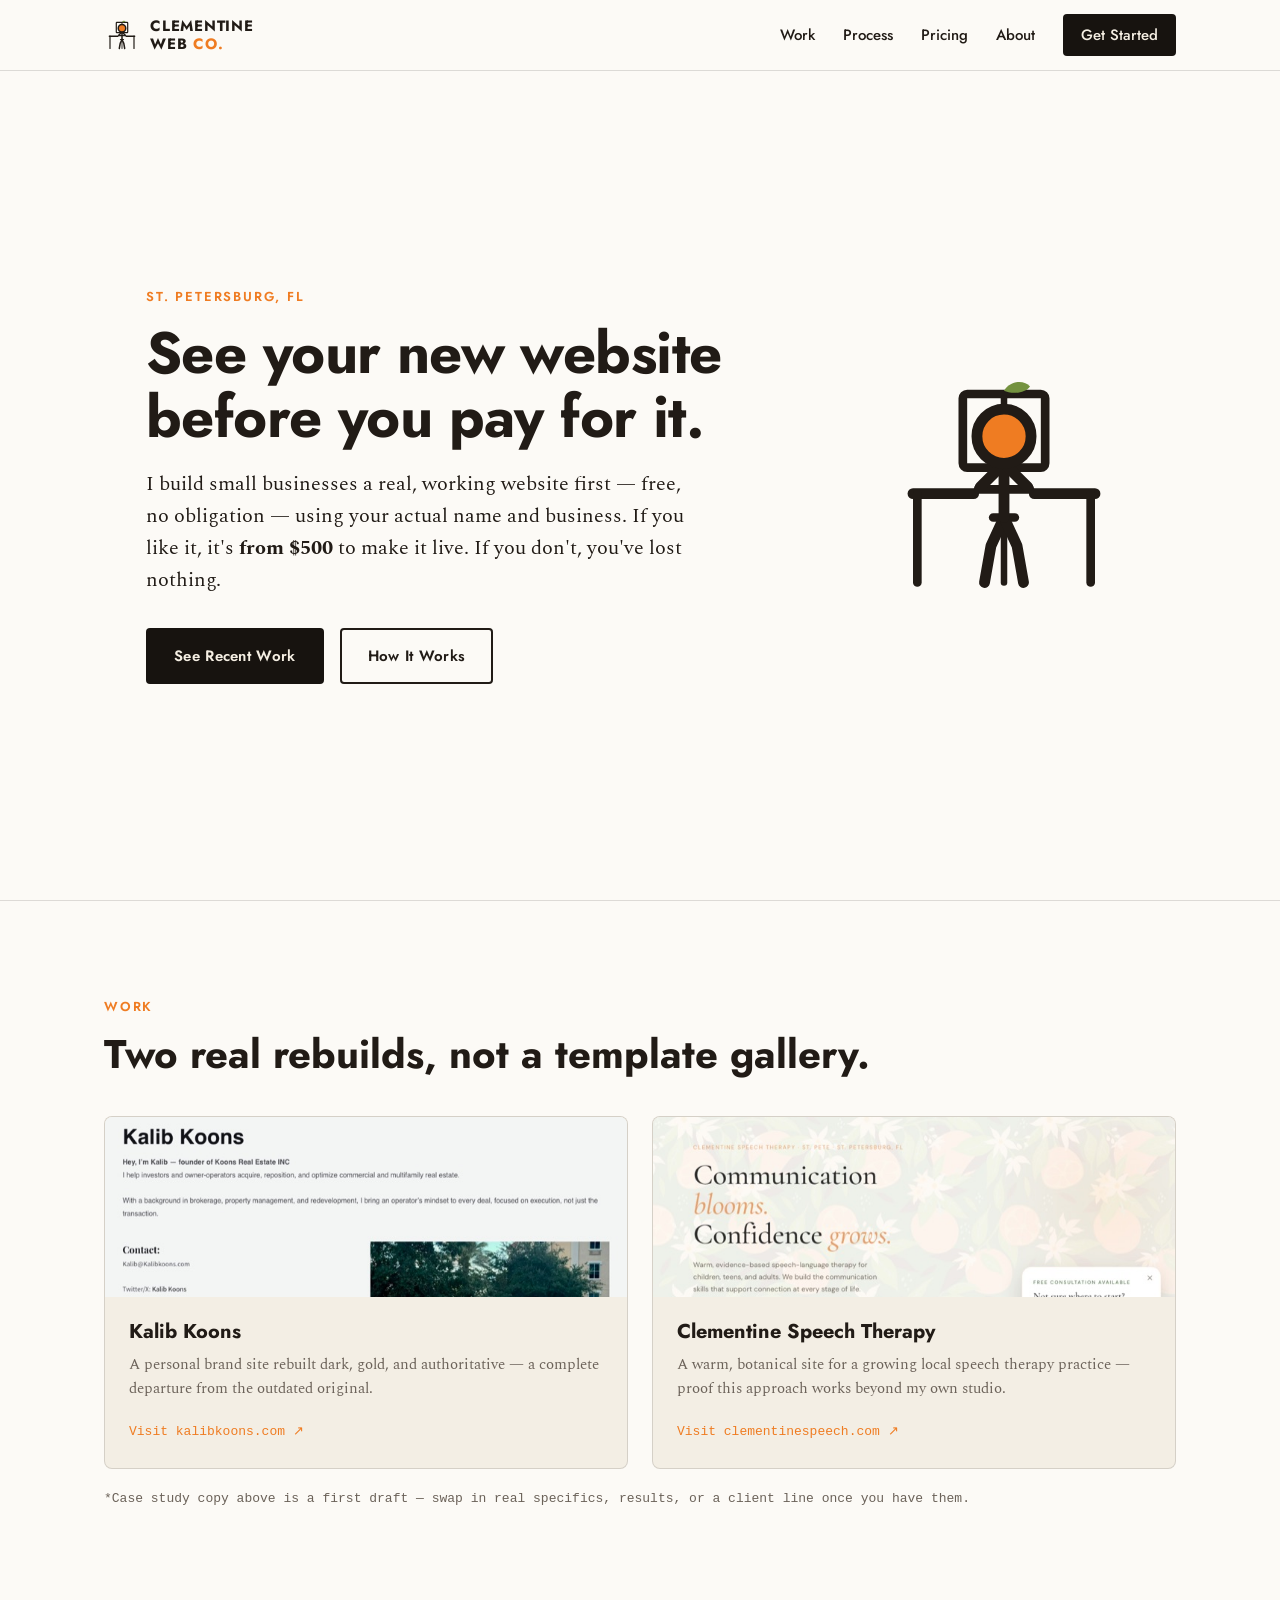
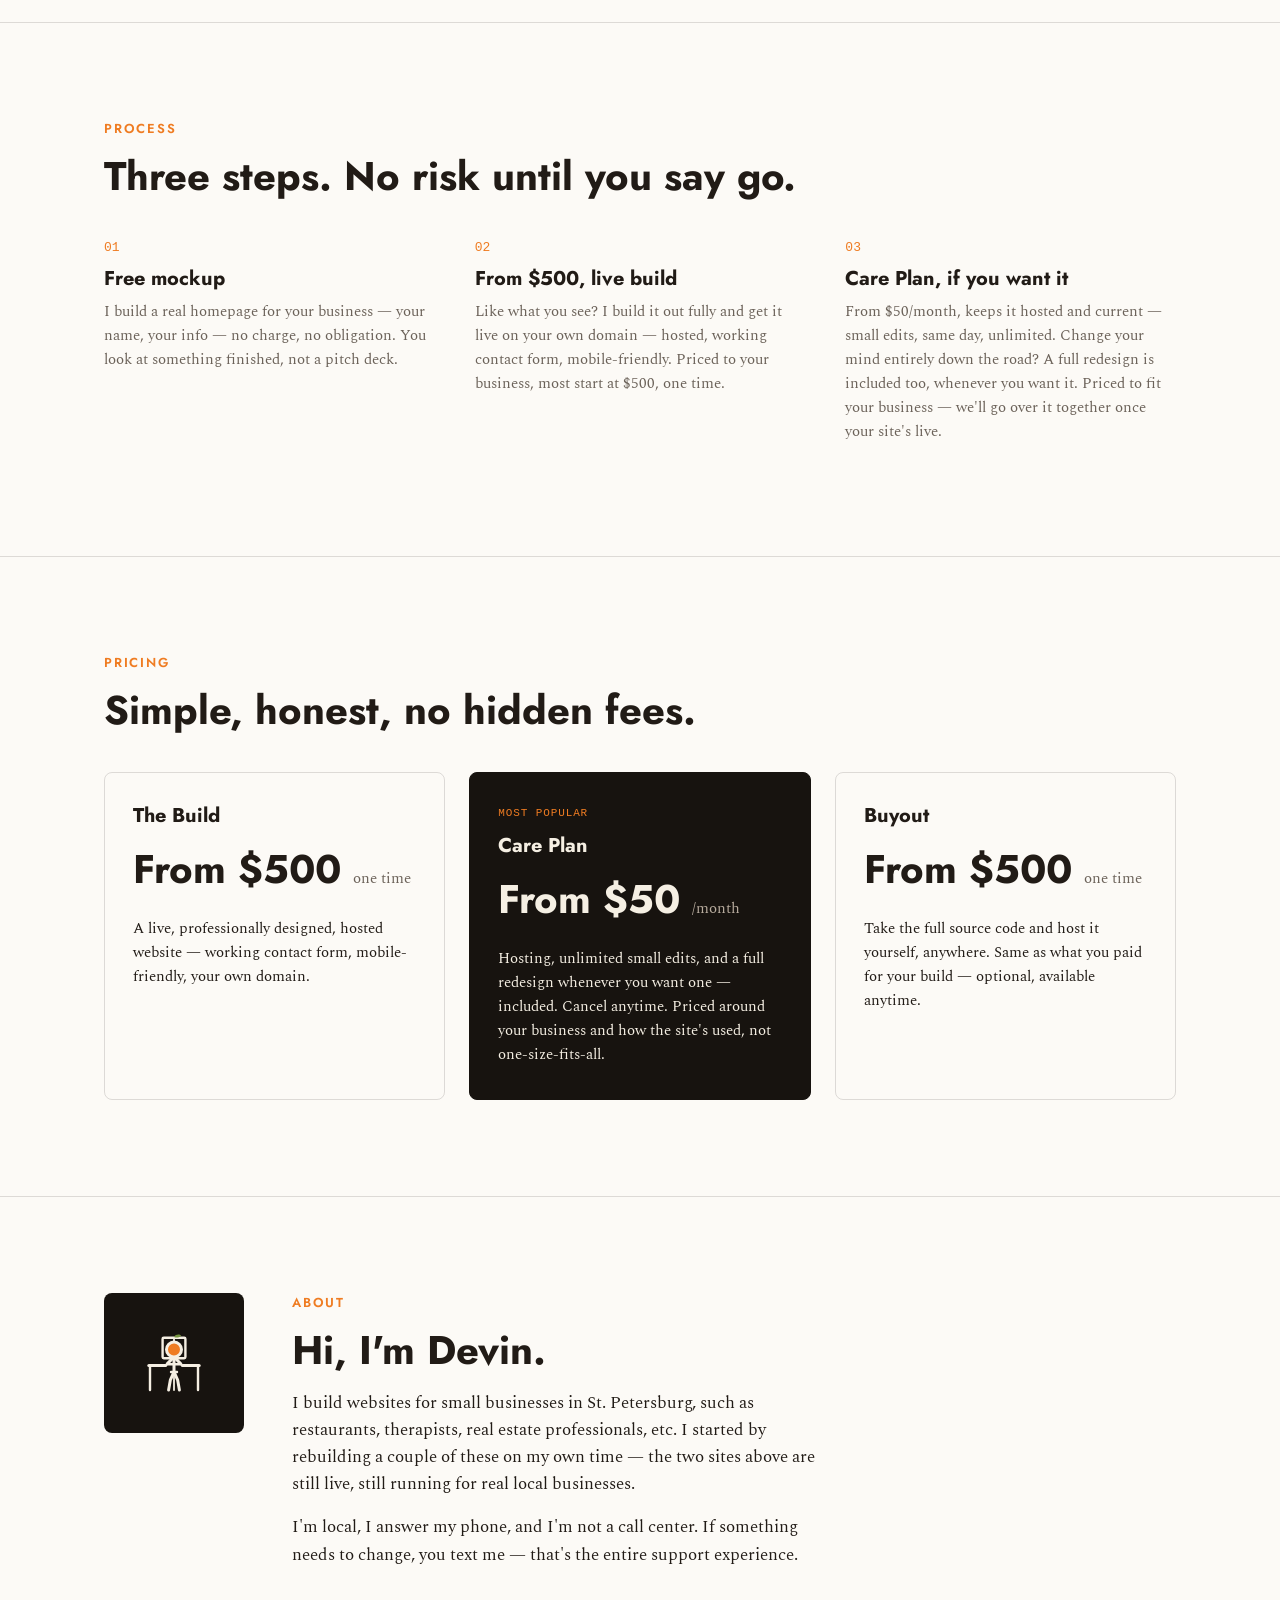
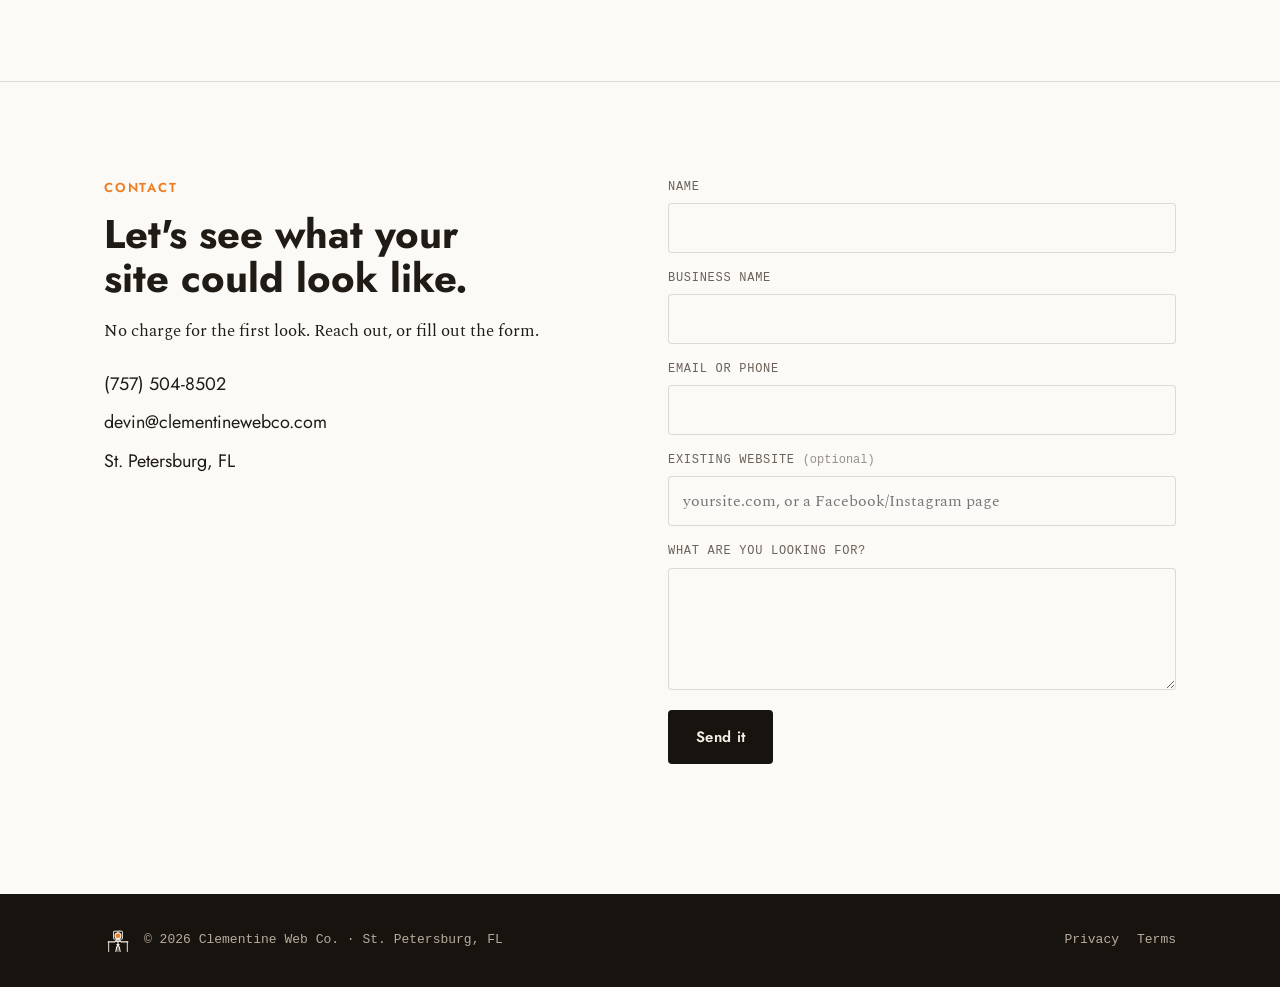
==== commit d00503c3: "Tie buyout/reactivation fee to original Build fee, not a hardcoded number - BUSINESS-PLAN.md Section" ====
--- a/site/index.html
+++ b/site/index.html
@@ -137,7 +137,7 @@
         <div class="price-card">
           <h3>Buyout</h3>
           <p class="price-num">From $500 <span>one time</span></p>
-          <p>Take the full source code and host it yourself, anywhere. Optional, available anytime.</p>
+          <p>Take the full source code and host it yourself, anywhere. Same as what you paid for your build — optional, available anytime.</p>
         </div>
       </div>
     </div>
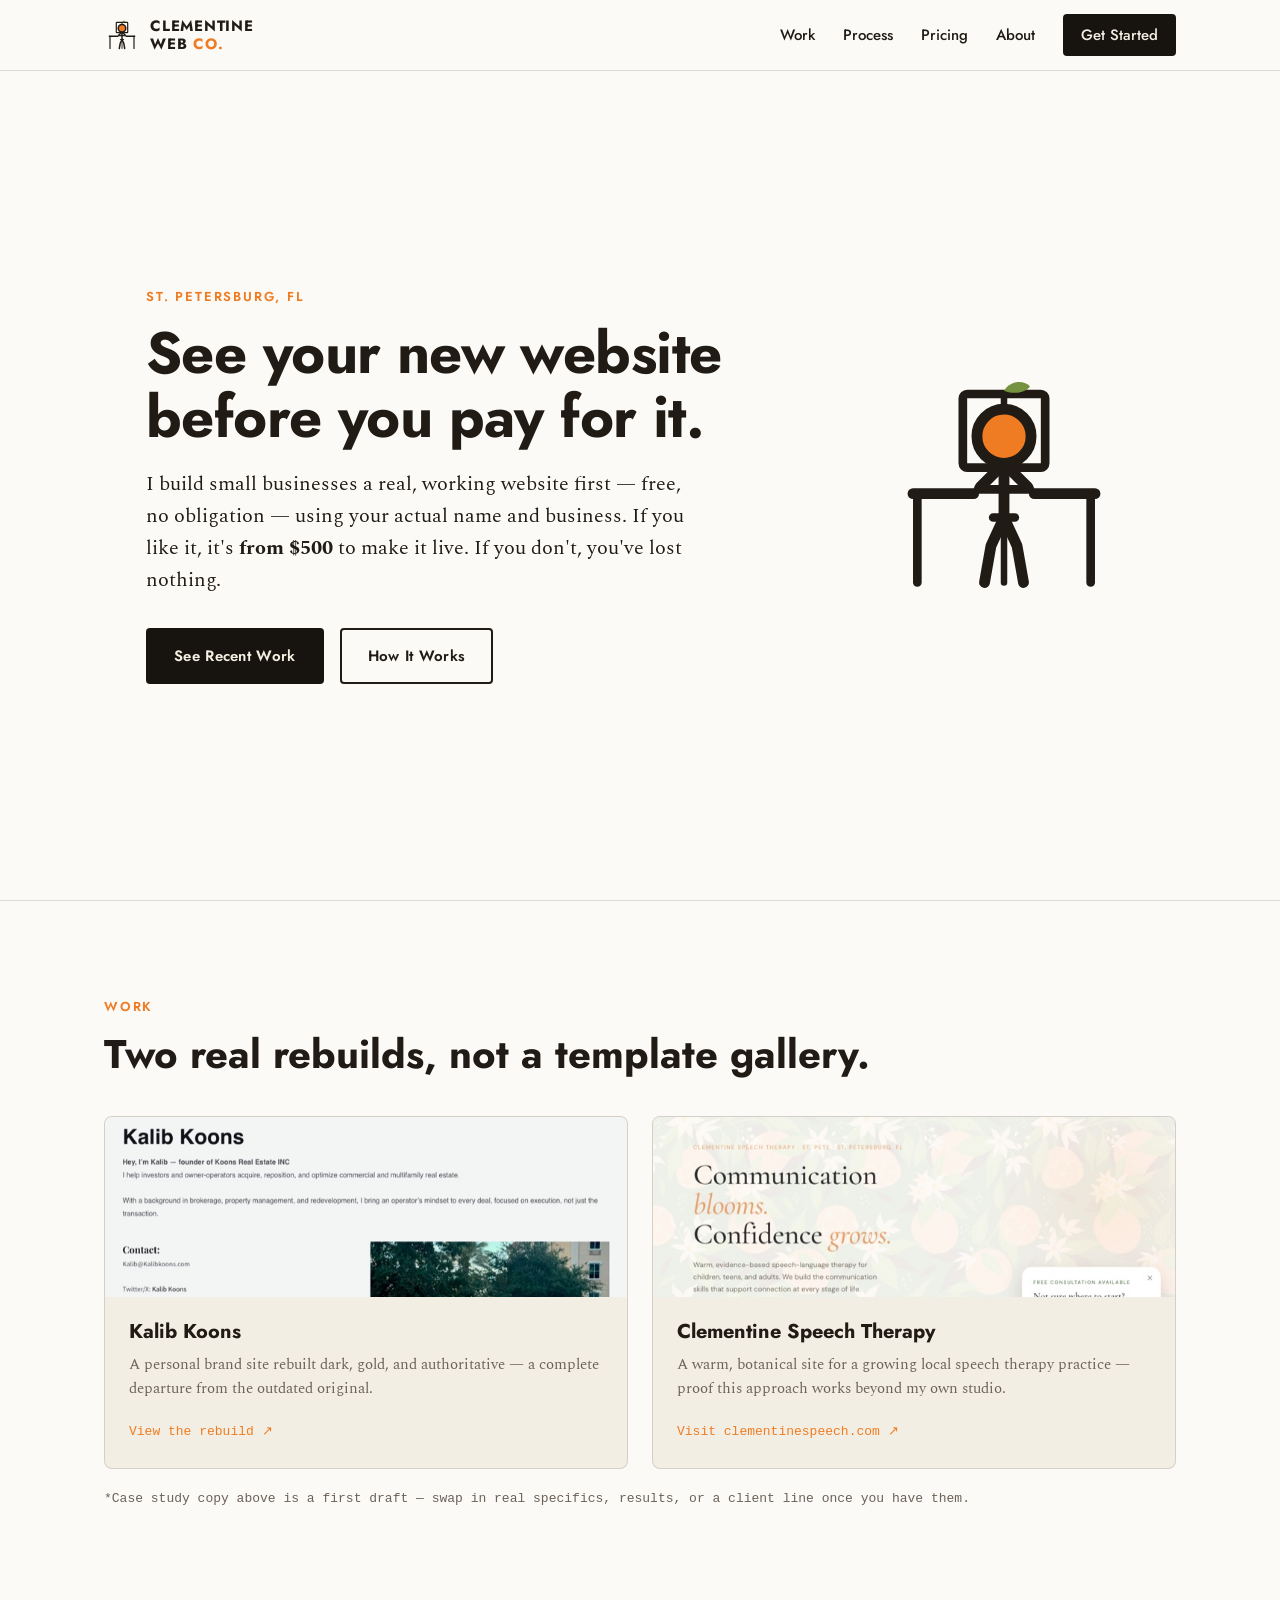
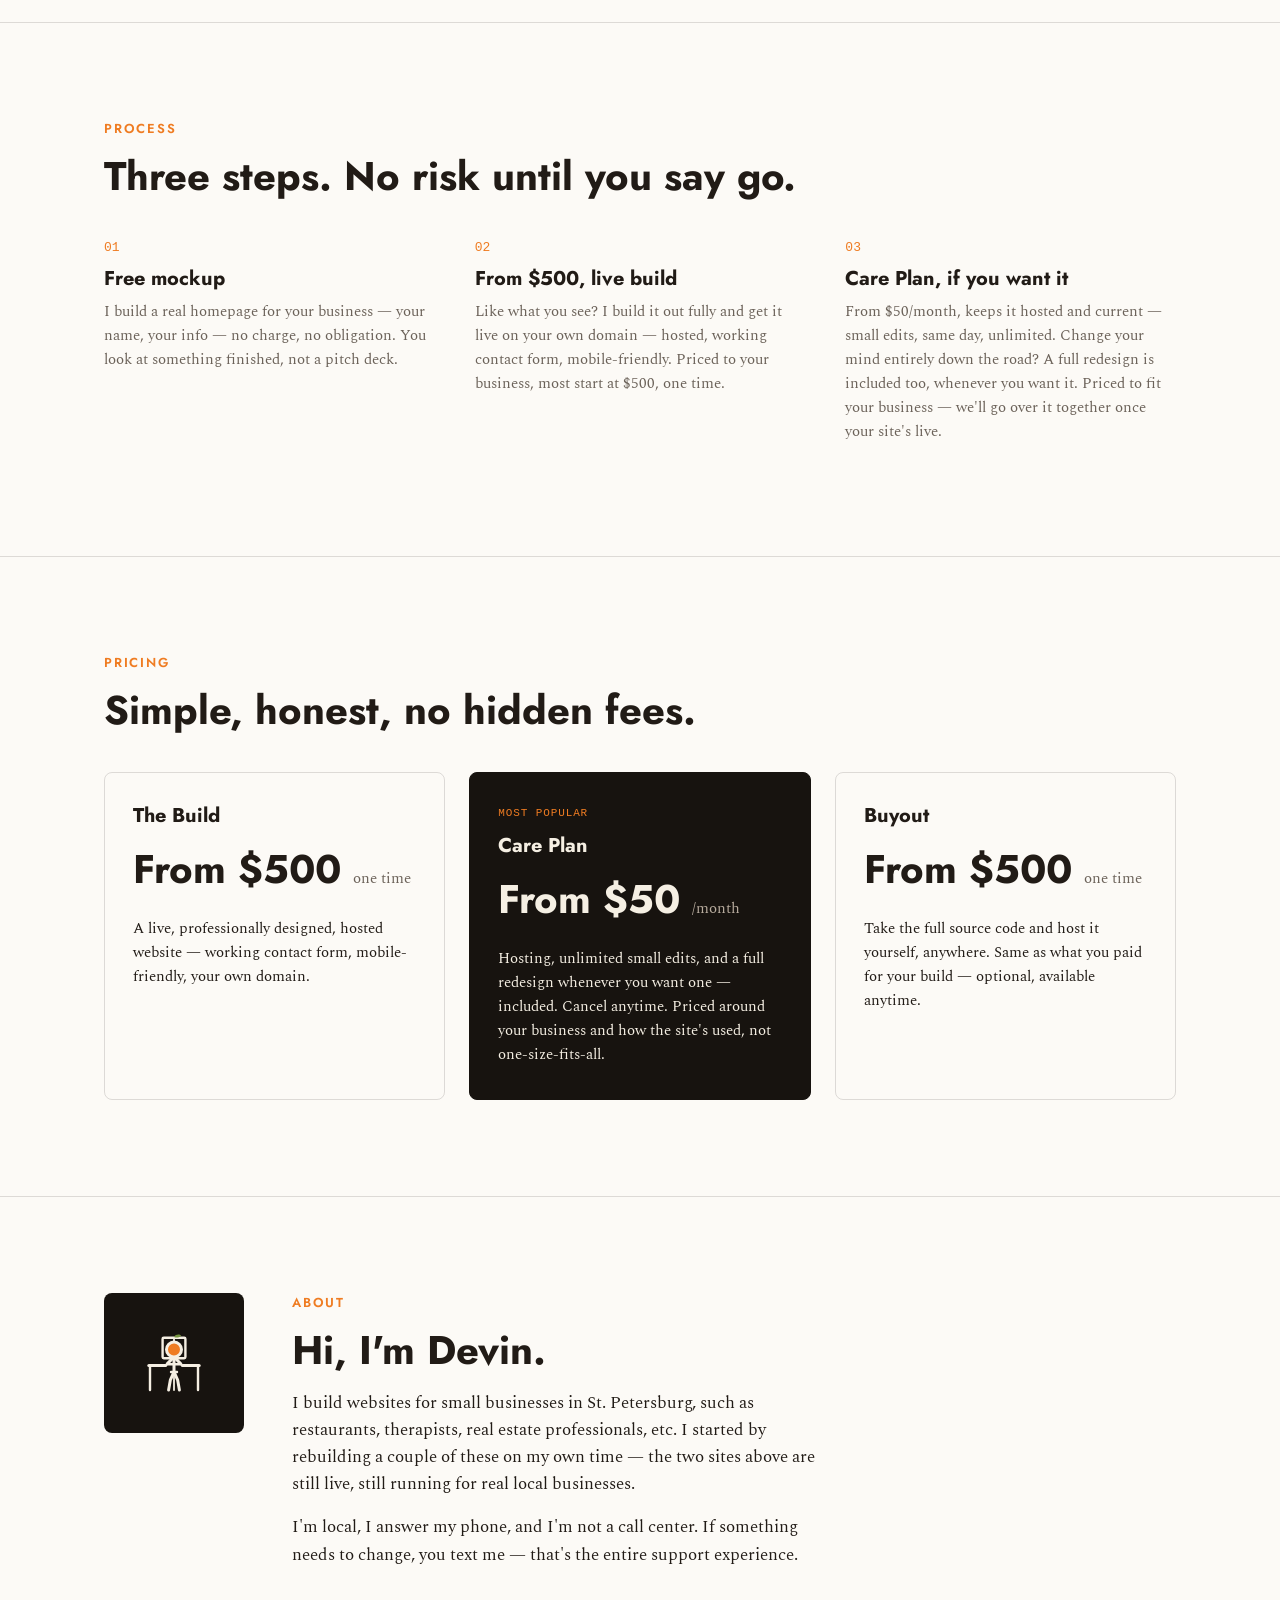
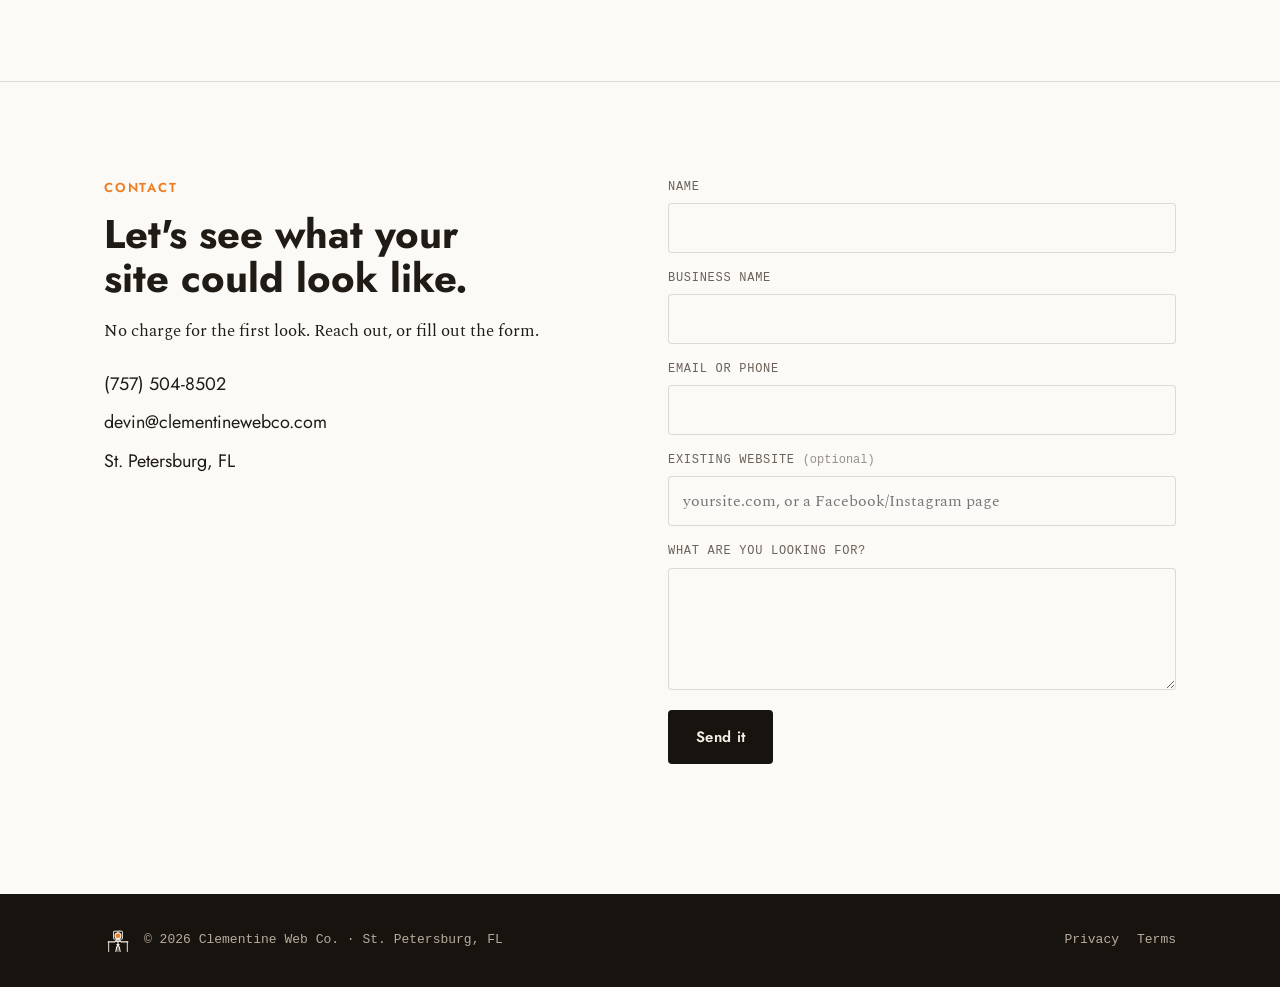
==== commit 8abc7cf6: "Point Kalib Koons portfolio link at the new build, not the old live site Also picks up earlier lint " ====
--- a/site/index.html
+++ b/site/index.html
@@ -20,6 +20,7 @@
 <meta name="twitter:image" content="https://clementinewebco.com/images/og-share-v2.png">
 
 <link rel="icon" type="image/svg+xml" href="brand/clementine-mark-on-light.svg">
+<link rel="icon" type="image/png" sizes="180x180" href="images/apple-touch-icon.png">
 <link rel="icon" type="image/png" sizes="32x32" href="images/favicon-32.png">
 <link rel="apple-touch-icon" href="images/apple-touch-icon.png">
 <link rel="preconnect" href="https://fonts.googleapis.com">
@@ -73,12 +74,12 @@
       <p class="eyebrow">Work</p>
       <h2 class="text-balance">Two real rebuilds, not a template gallery.</h2>
       <div class="case-grid">
-        <a class="case-card" href="https://kalibkoons.com" target="_blank" rel="noopener">
-          <img class="case-card-top" src="images/kalibkoons-thumb.jpg" alt="Screenshot of the kalibkoons.com homepage" loading="lazy" width="700" height="292">
+        <a class="case-card" href="https://dljackson97.github.io/kalibkoons/index.html" target="_blank" rel="noopener">
+          <img class="case-card-top" src="images/kalibkoons-thumb.jpg" alt="Screenshot of the Kalib Koons site rebuild" loading="lazy" width="700" height="292">
           <div class="case-card-body">
             <h3>Kalib Koons</h3>
             <p>A personal brand site rebuilt dark, gold, and authoritative — a complete departure from the outdated original.</p>
-            <span class="case-link">Visit kalibkoons.com ↗</span>
+            <span class="case-link">View the rebuild ↗</span>
           </div>
         </a>
         <a class="case-card" href="https://clementinespeech.com" target="_blank" rel="noopener">
--- a/site/styles.css
+++ b/site/styles.css
@@ -149,6 +149,7 @@
   top: 0;
   z-index: 50;
   background: color-mix(in srgb, var(--paper) 92%, transparent);
+  -webkit-backdrop-filter: blur(8px);
   backdrop-filter: blur(8px);
   border-bottom: 1px solid var(--rule);
 }
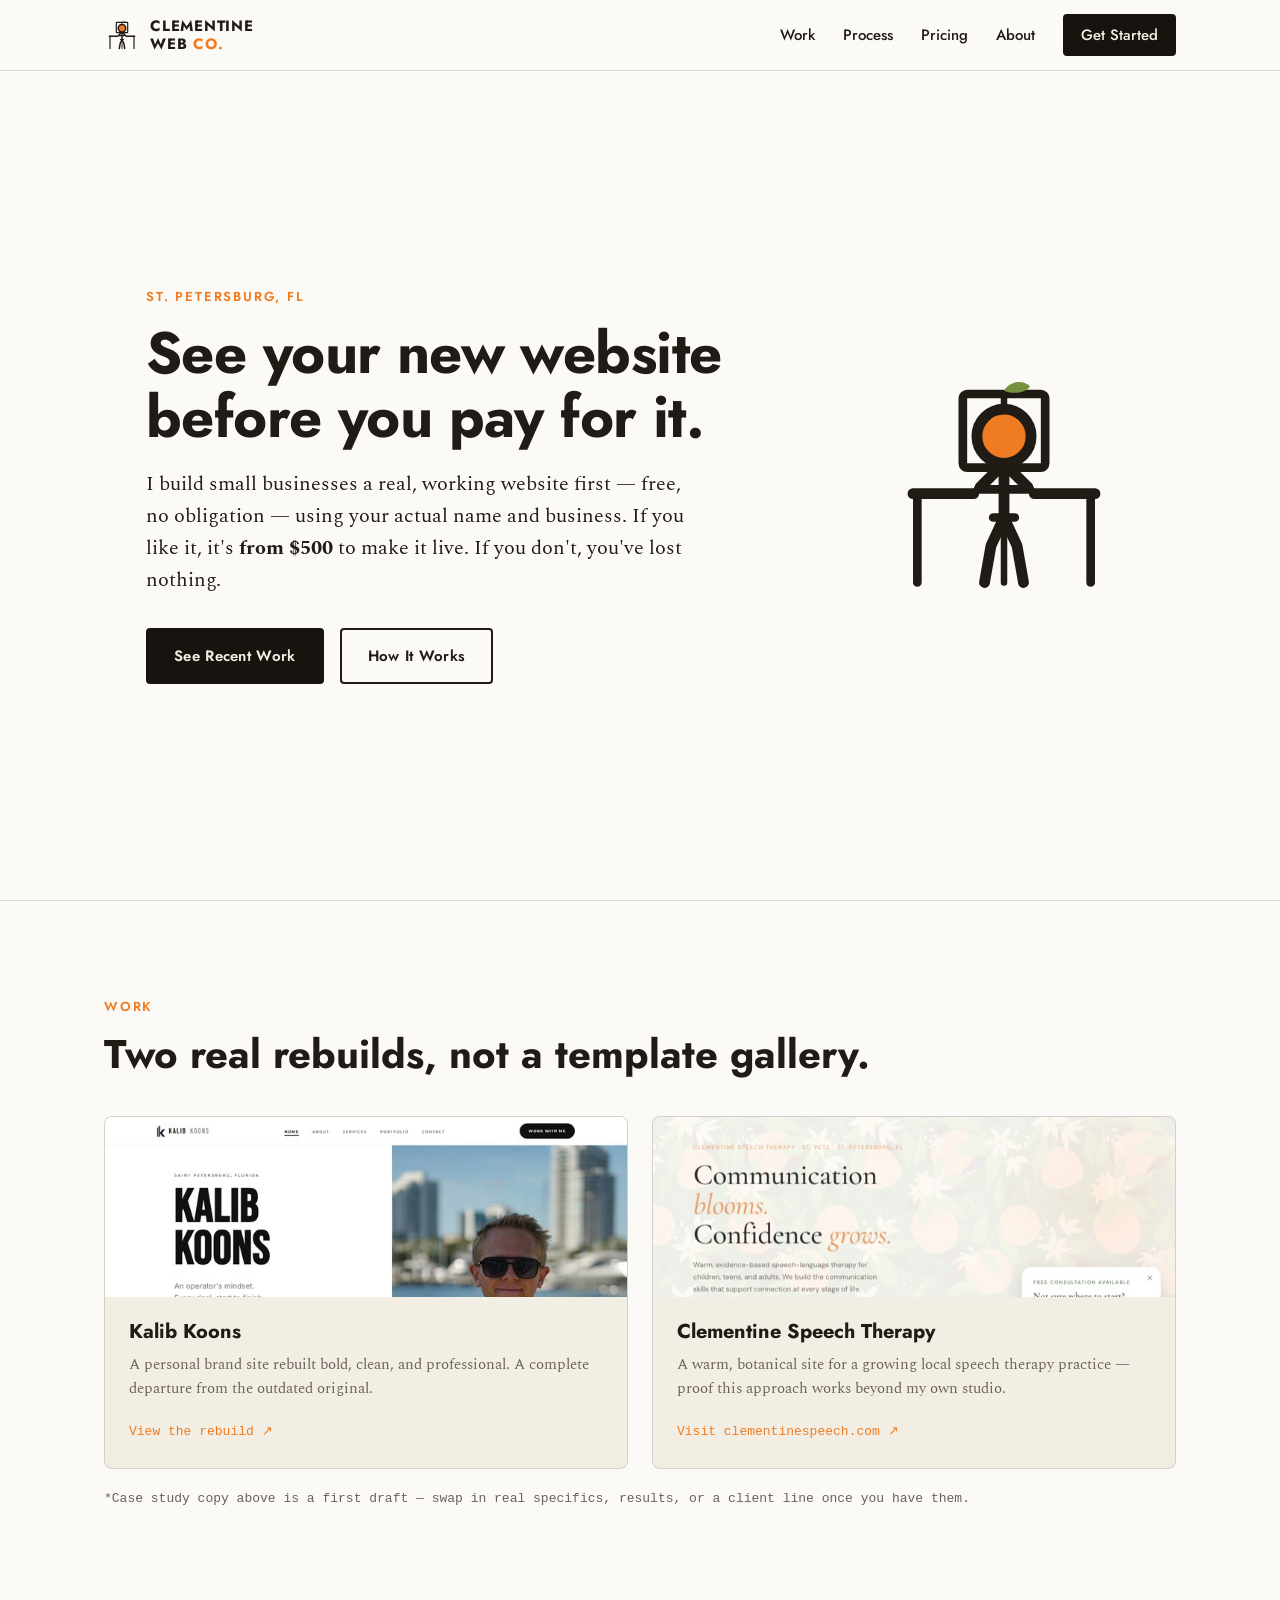
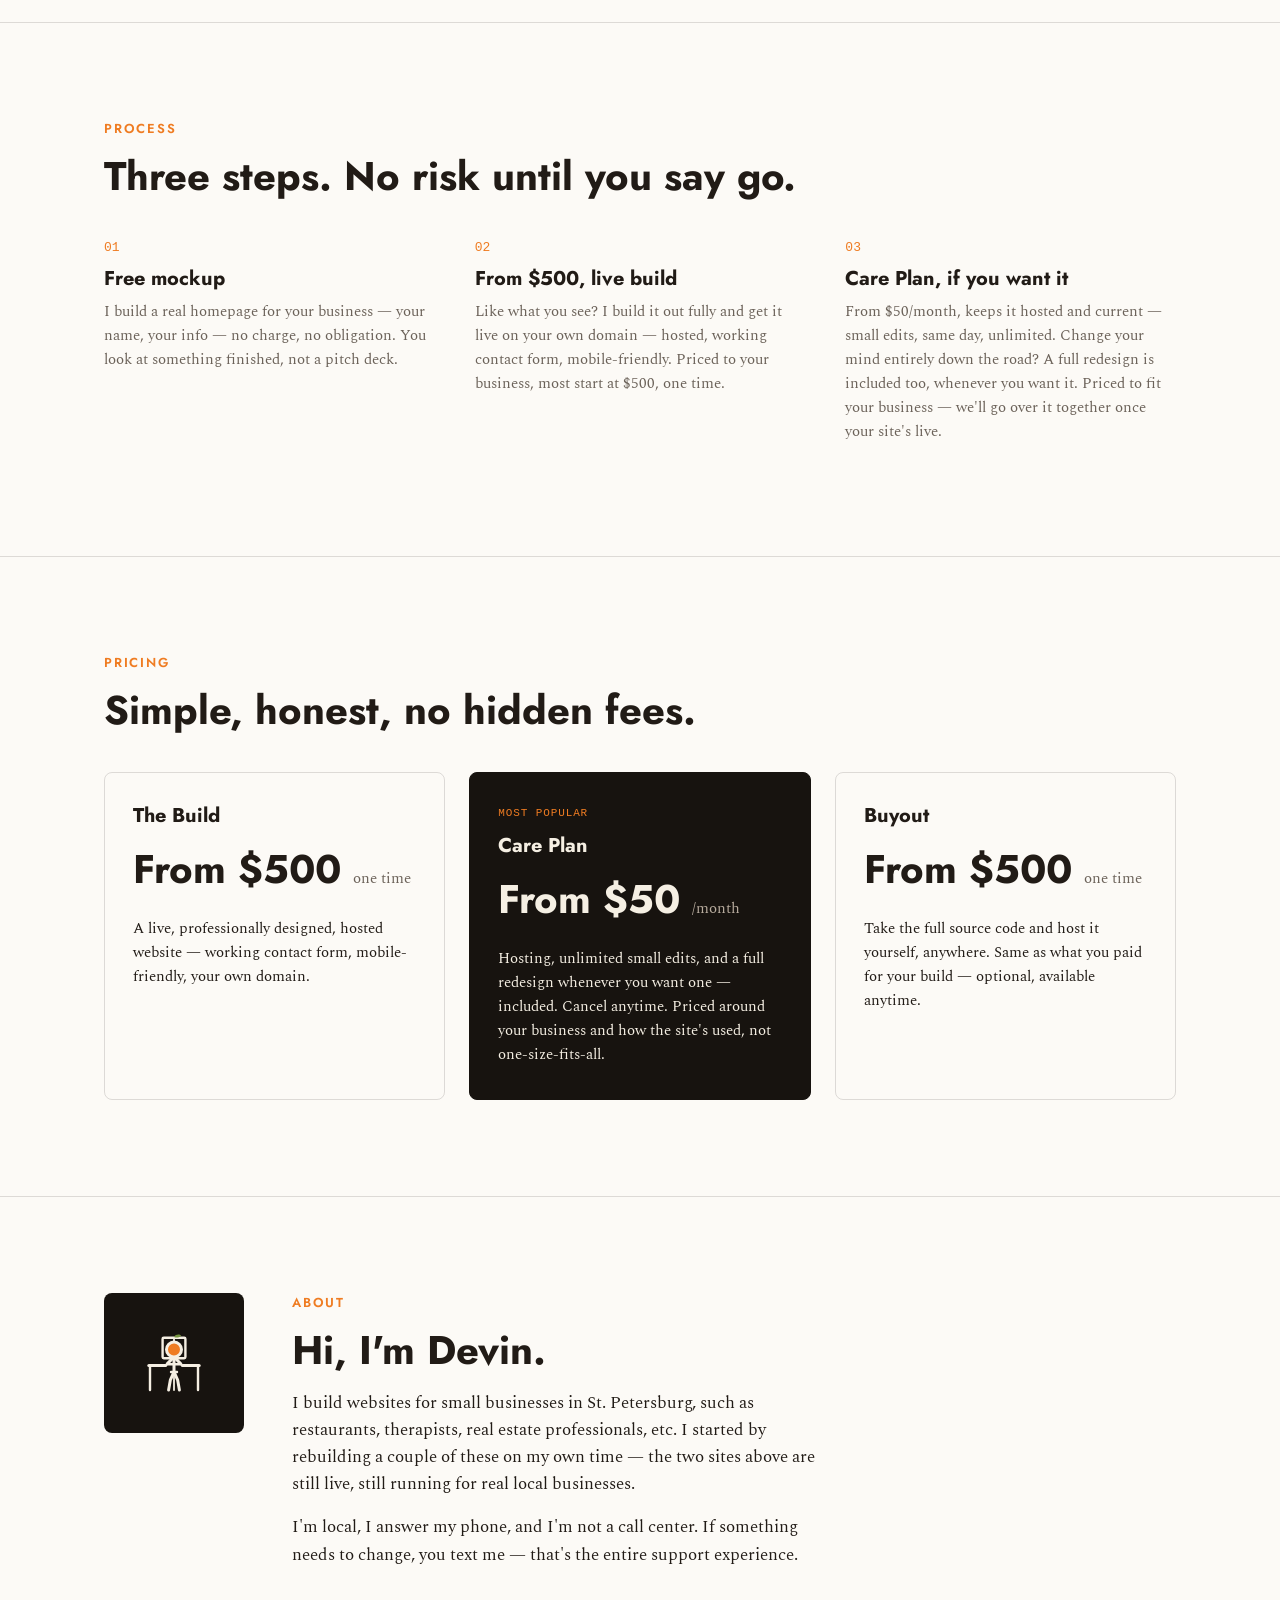
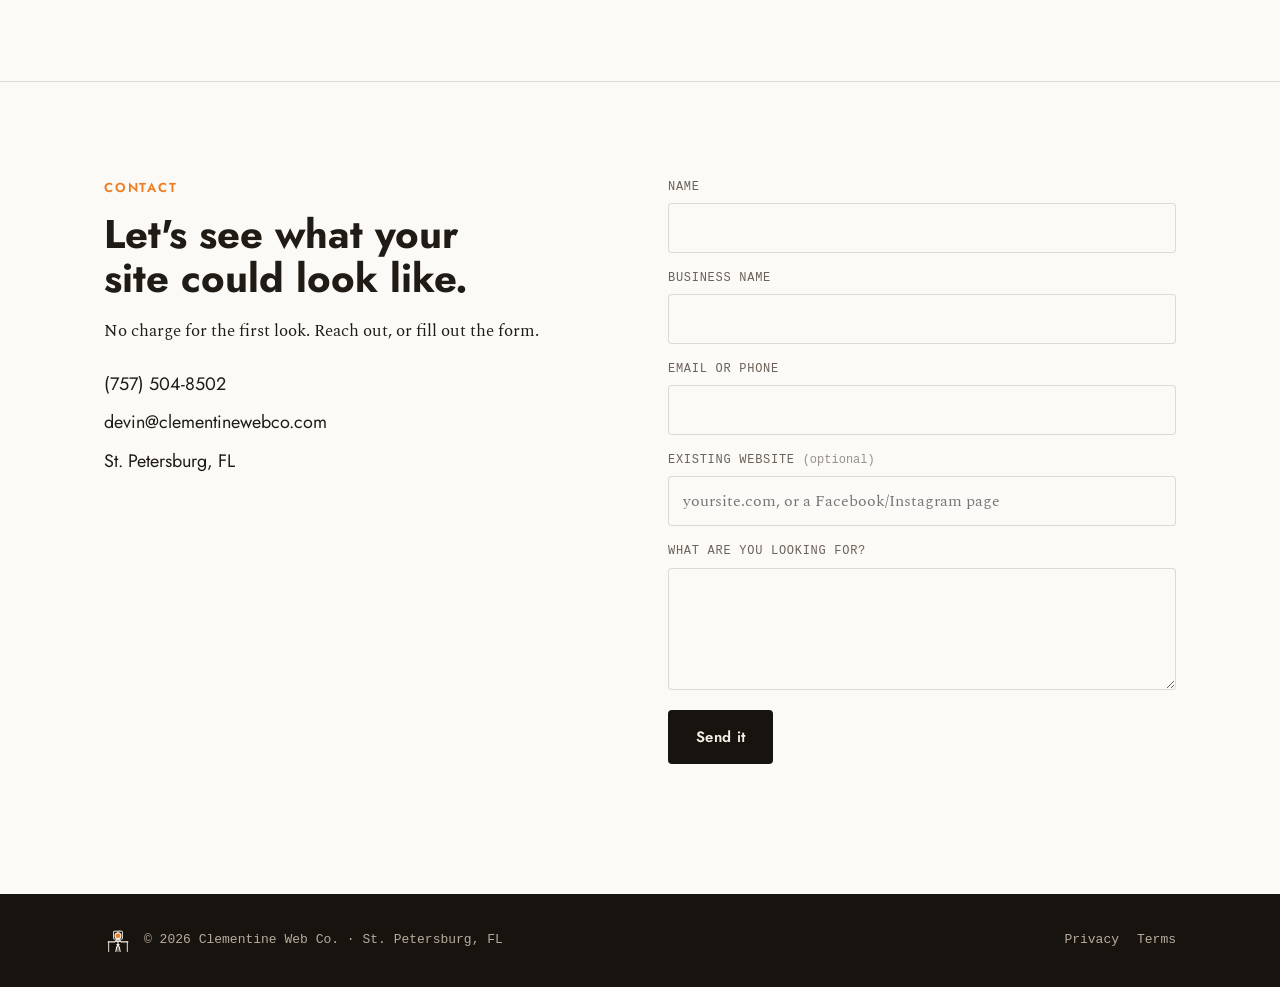
==== commit a9d32792: "Correct Kalib Koons rebuild description and refresh its thumbnail Copy said 'dark, gold, and authori" ====
--- a/site/index.html
+++ b/site/index.html
@@ -78,7 +78,7 @@
           <img class="case-card-top" src="images/kalibkoons-thumb.jpg" alt="Screenshot of the Kalib Koons site rebuild" loading="lazy" width="700" height="292">
           <div class="case-card-body">
             <h3>Kalib Koons</h3>
-            <p>A personal brand site rebuilt dark, gold, and authoritative — a complete departure from the outdated original.</p>
+            <p>A personal brand site rebuilt bold, clean, and professional. A complete departure from the outdated original.</p>
             <span class="case-link">View the rebuild ↗</span>
           </div>
         </a>
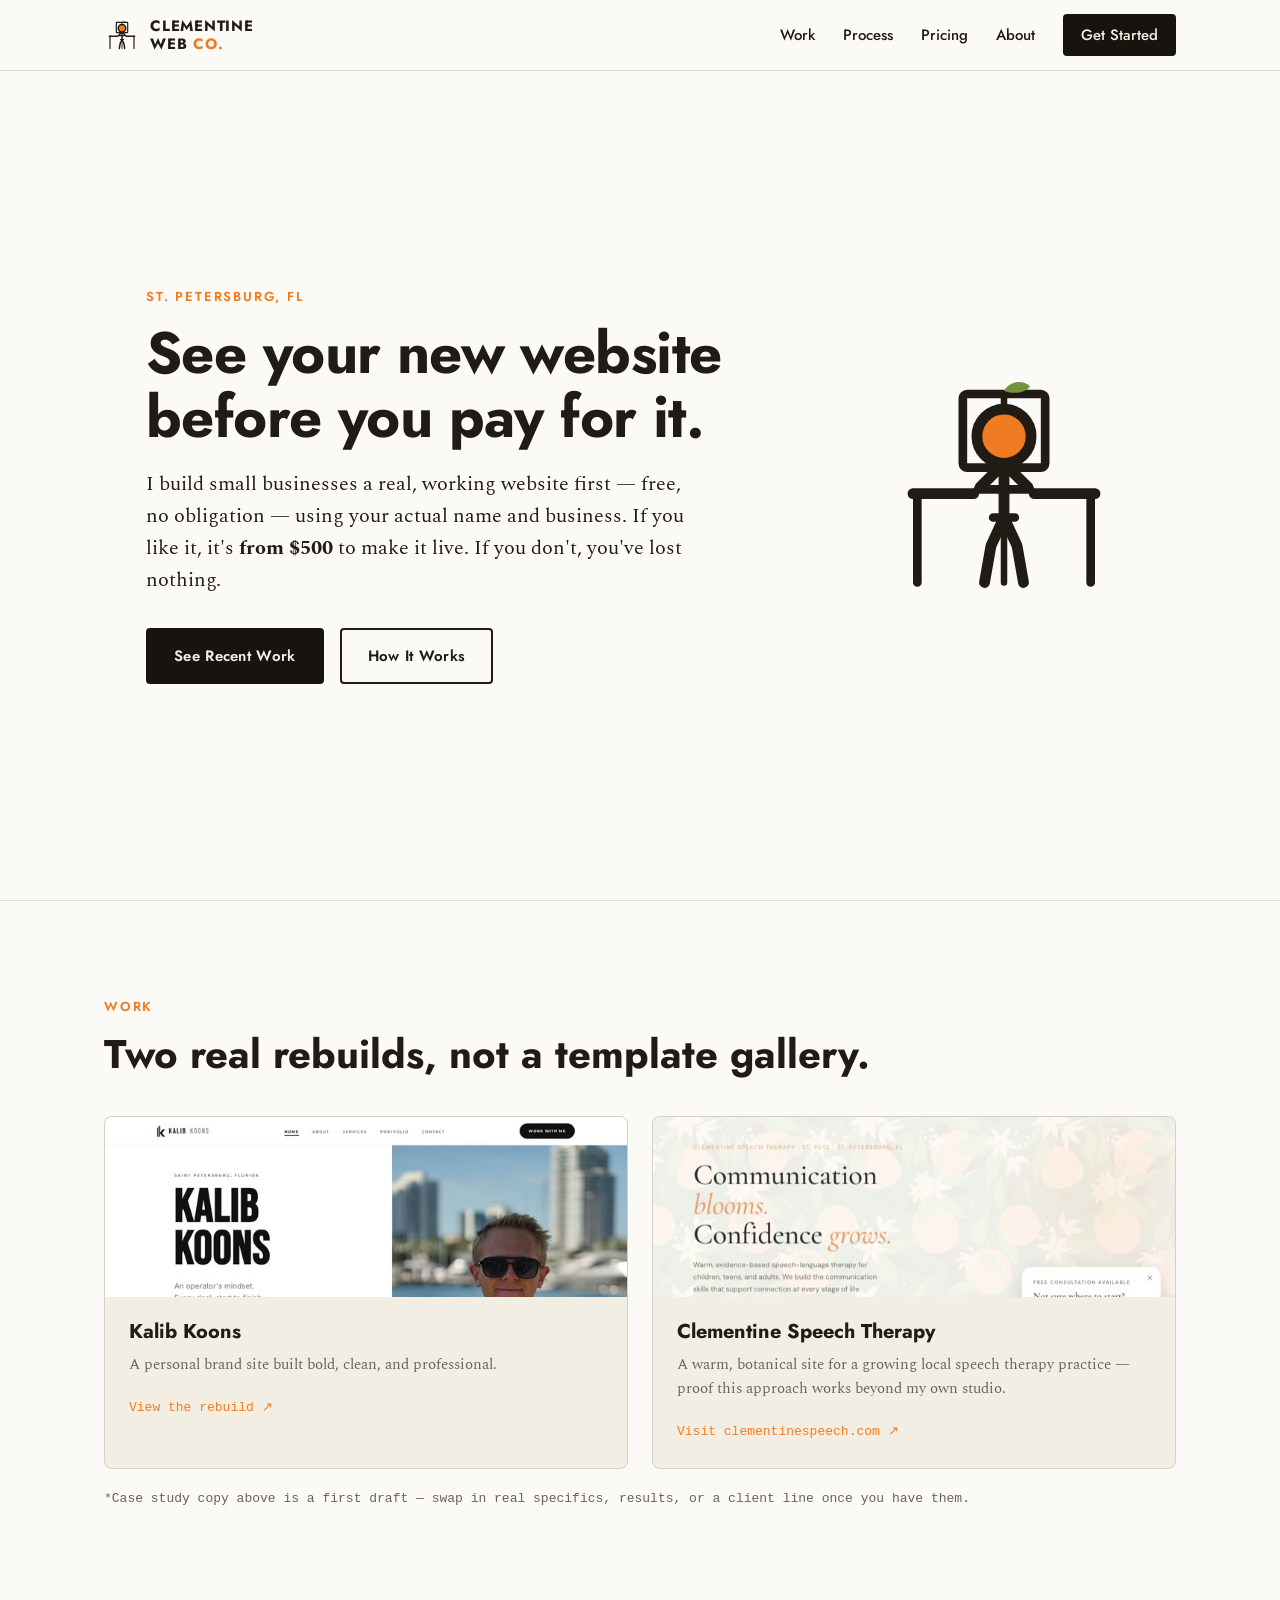
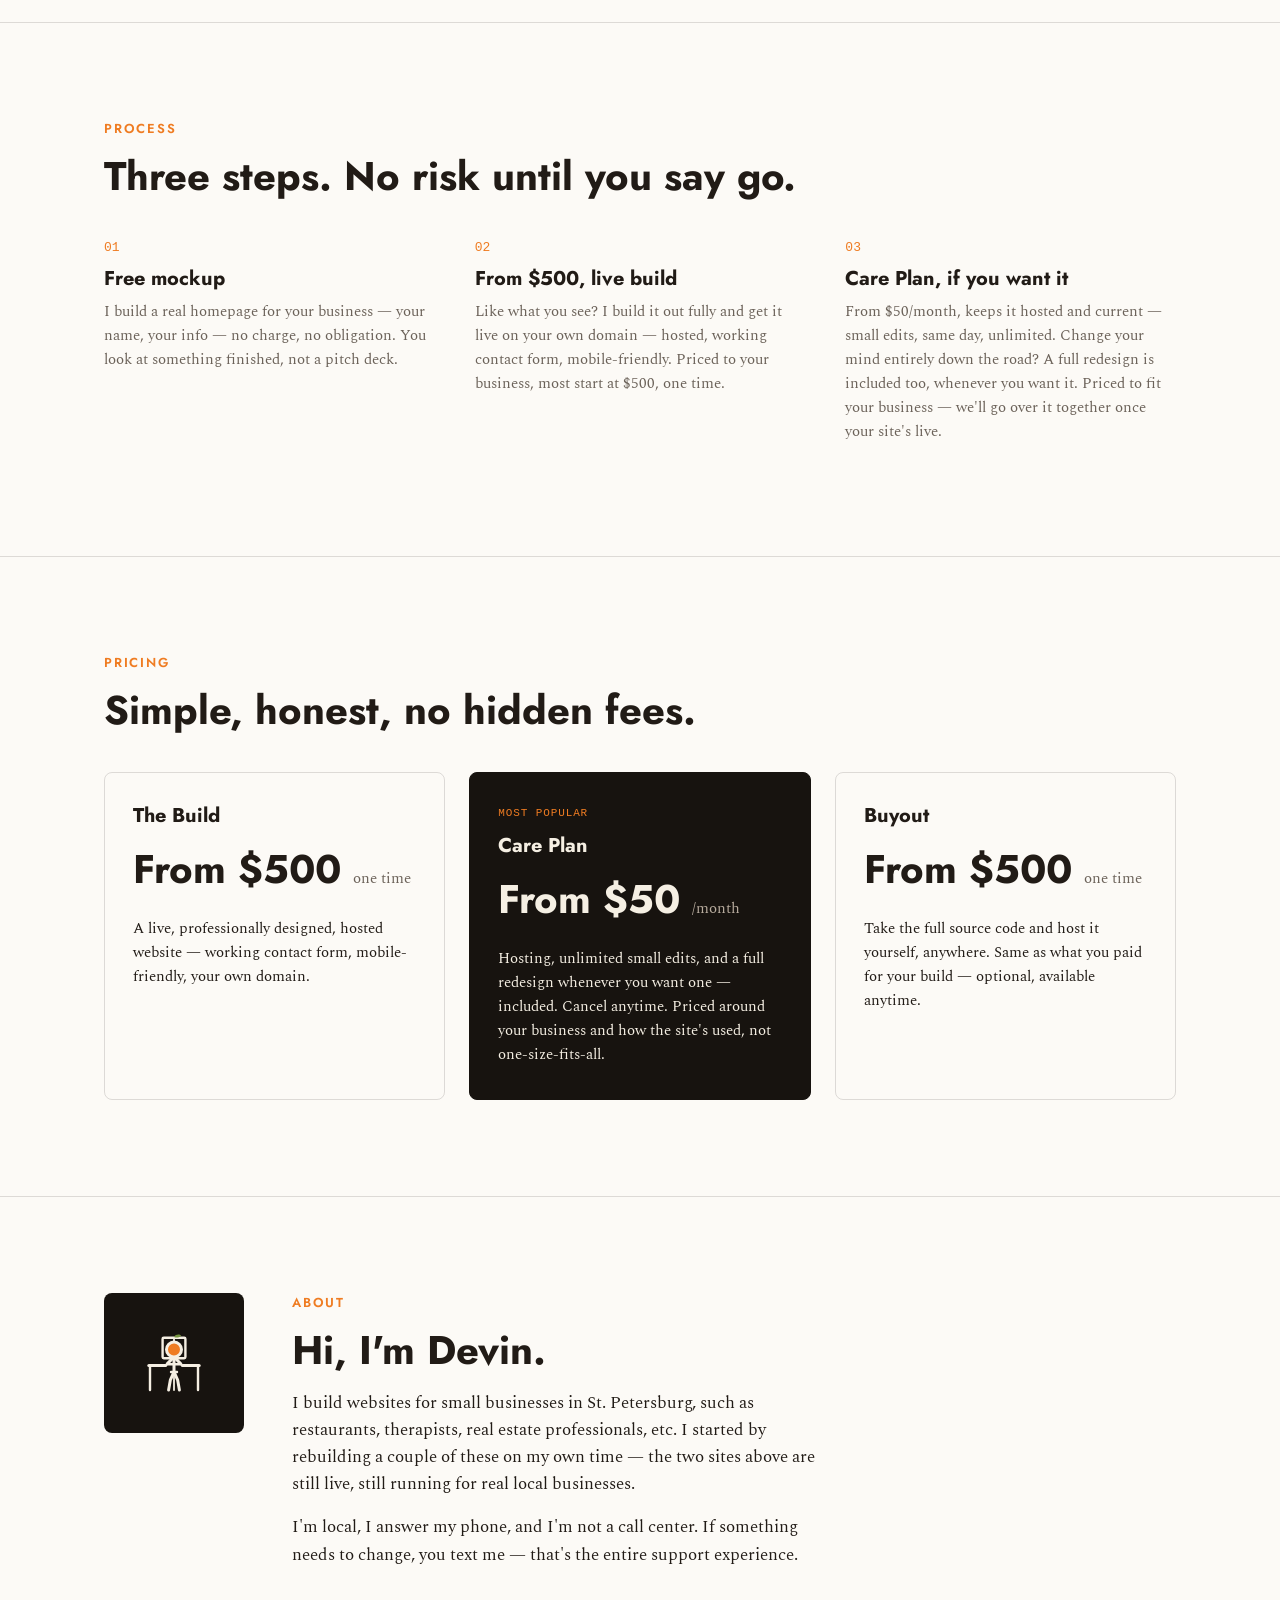
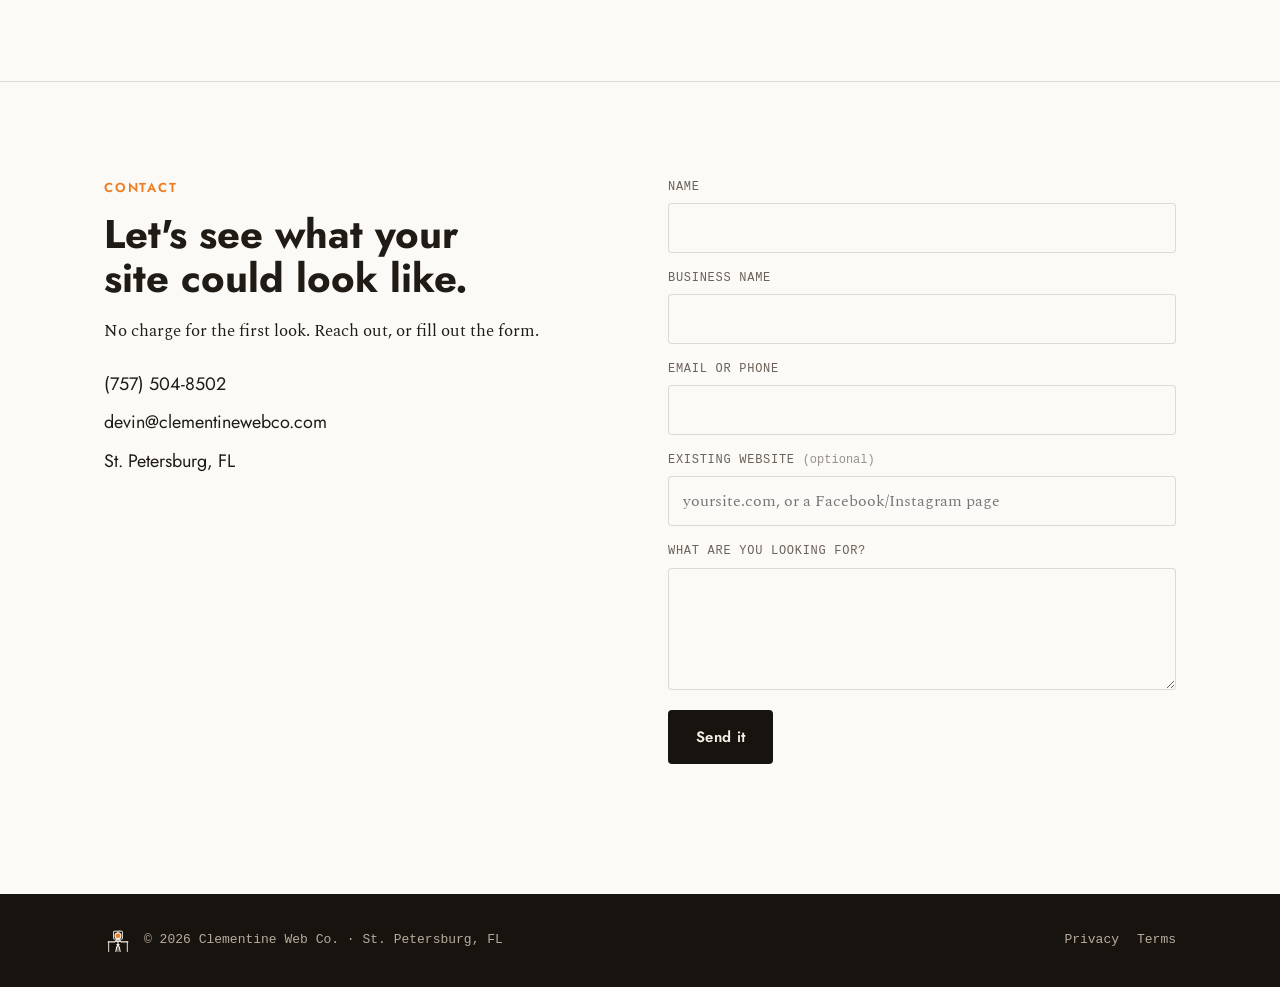
==== commit b3037b7e: "Drop disparaging comparison to Kalib's old site from portfolio copy Only describe the new build now," ====
--- a/site/index.html
+++ b/site/index.html
@@ -78,7 +78,7 @@
           <img class="case-card-top" src="images/kalibkoons-thumb.jpg" alt="Screenshot of the Kalib Koons site rebuild" loading="lazy" width="700" height="292">
           <div class="case-card-body">
             <h3>Kalib Koons</h3>
-            <p>A personal brand site rebuilt bold, clean, and professional. A complete departure from the outdated original.</p>
+            <p>A personal brand site built bold, clean, and professional.</p>
             <span class="case-link">View the rebuild ↗</span>
           </div>
         </a>
